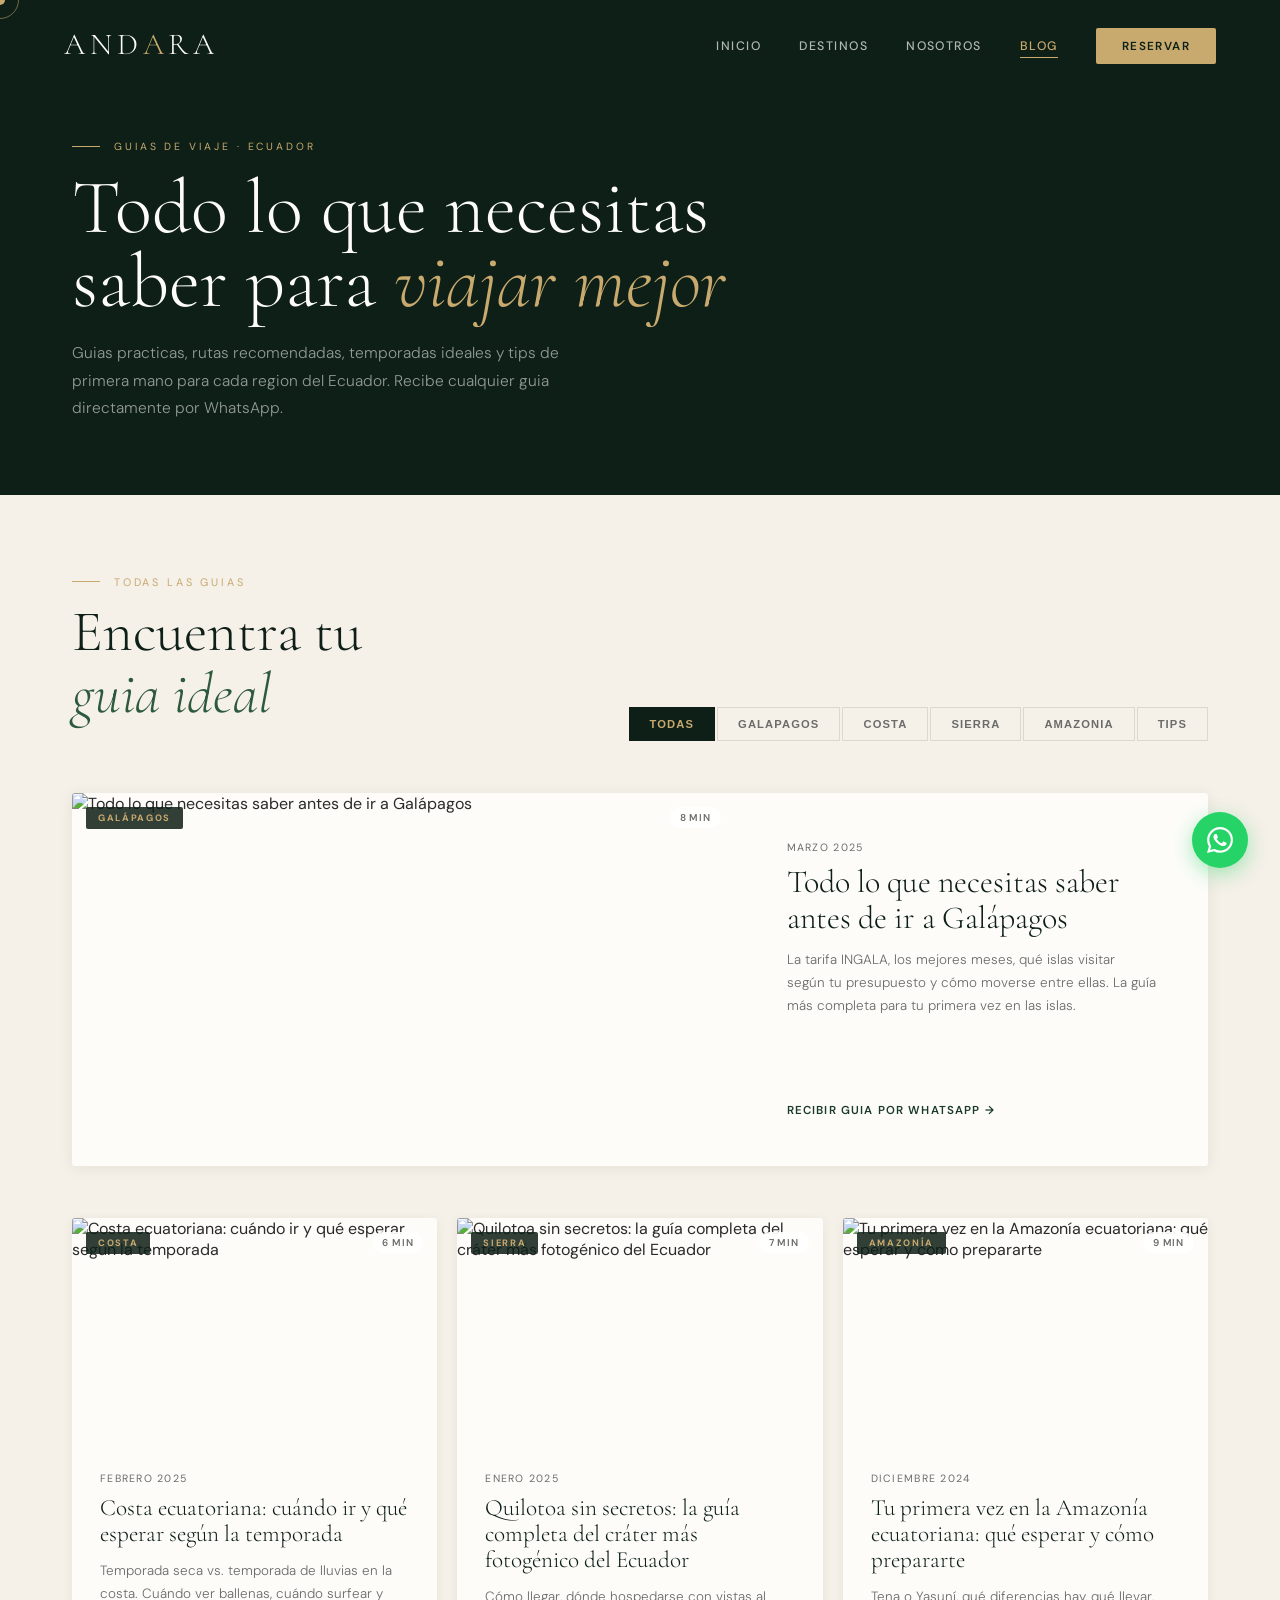
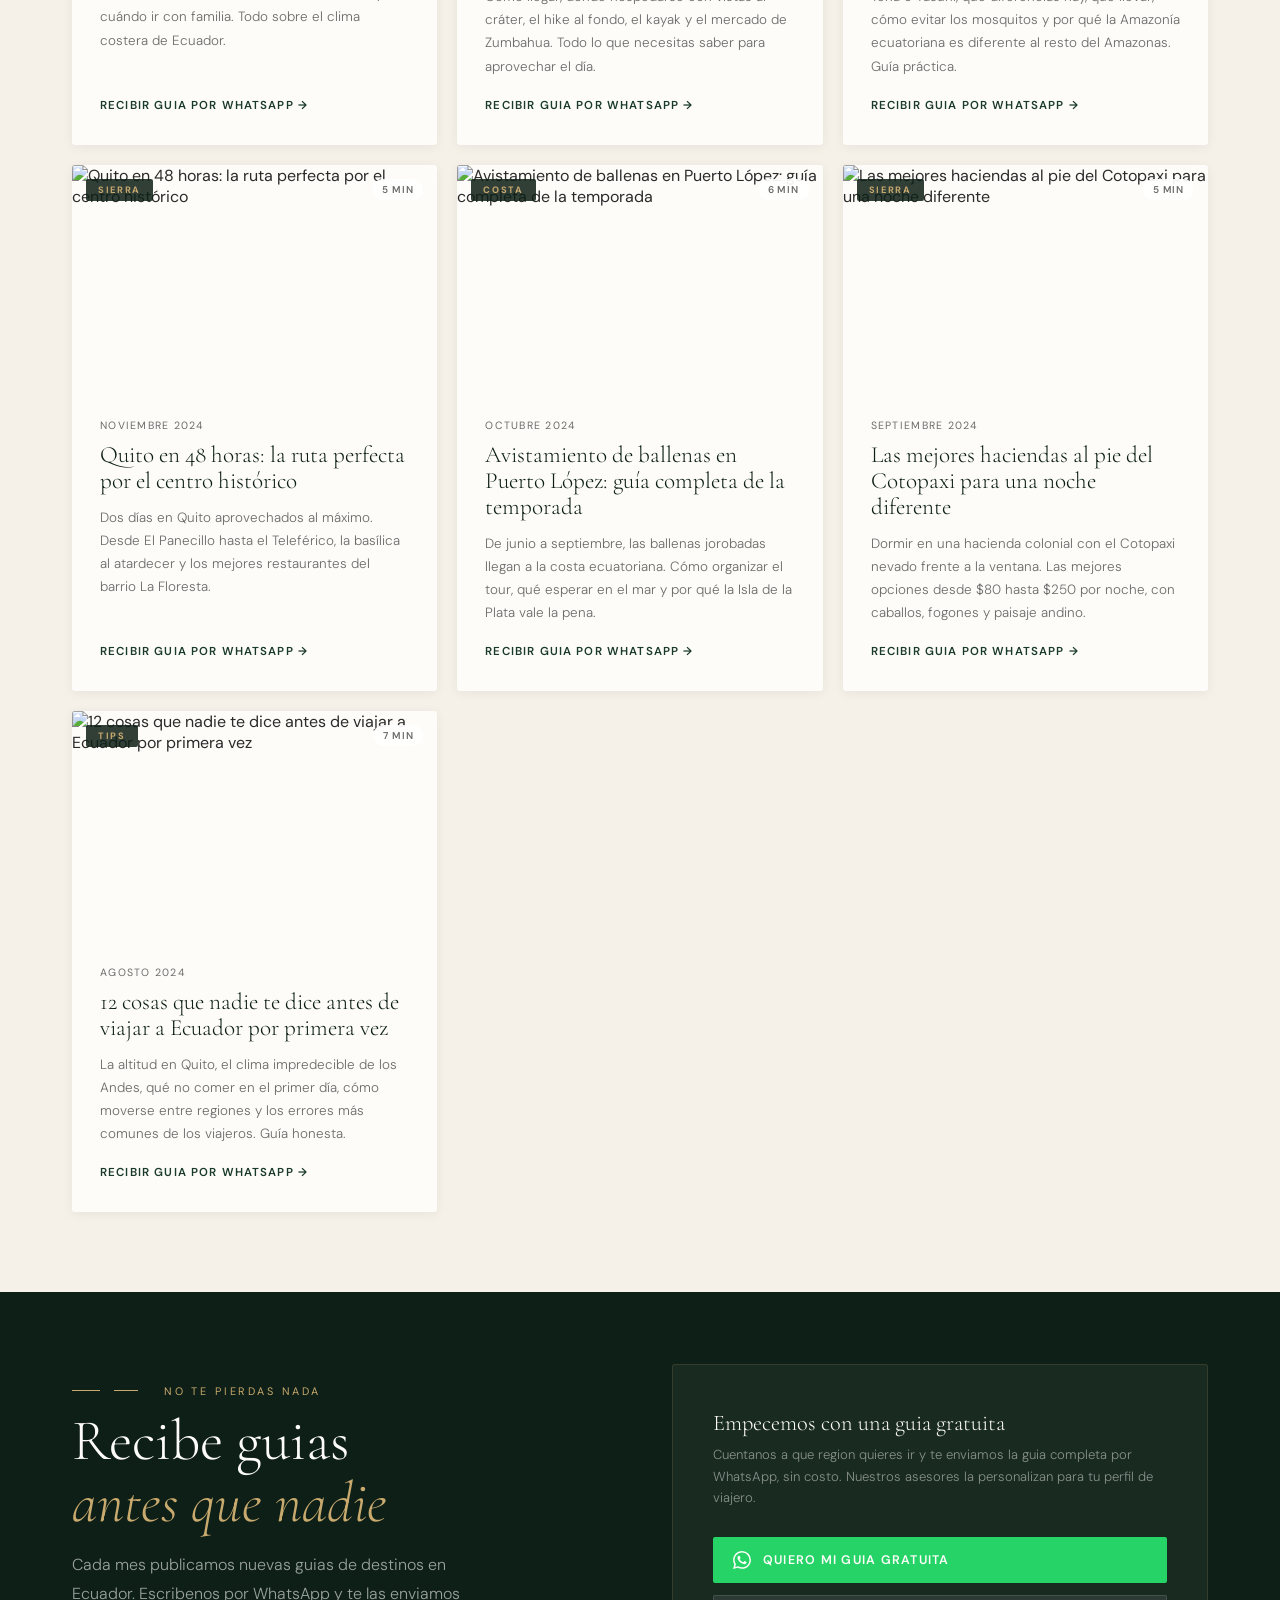
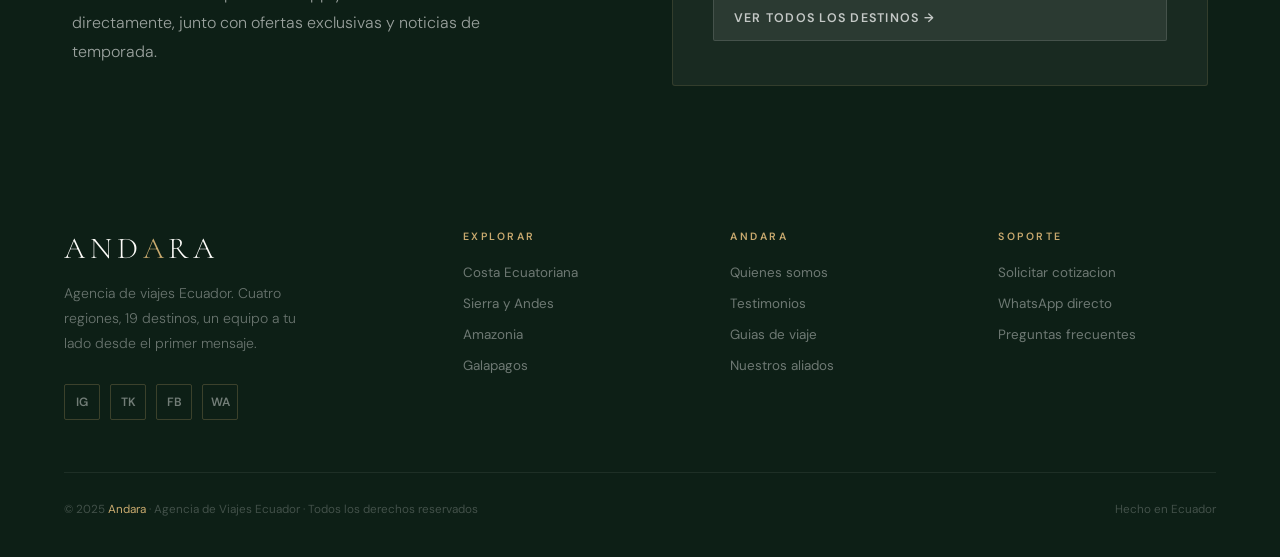
==== blog.html @ 502b8f76 "Add files via upload" ====
<!DOCTYPE html>
<html lang="es">
<head>
  <meta charset="UTF-8"><meta name="viewport" content="width=device-width, initial-scale=1.0">
  <title>Guias de Viaje Ecuador — Blog | Andara</title>
  <meta name="description" content="Guias de viaje Ecuador: Galapagos, Costa, Sierra y Amazonia. Tips, mejores epocas, que llevar y todo lo que necesitas saber antes de viajar.">
  <link rel="stylesheet" href="css/main.css">
  <style>
    .blog-hero{background:var(--green-dark);padding:140px 72px 72px;position:relative;overflow:hidden}
    .blog-hero::before{content:"";position:absolute;inset:0;background:url('https://images.unsplash.com/photo-1643302408853-a0171accc39b?auto=format&fit=crop&w=1920&q=55') center/cover no-repeat;opacity:.14}
    .blog-hero-inner{position:relative;z-index:1;max-width:680px}
    .bh-label{font-size:.65rem;letter-spacing:.28em;text-transform:uppercase;color:var(--gold);display:flex;align-items:center;gap:14px;margin-bottom:18px}
    .bh-label::before{content:"";width:28px;height:1px;background:var(--gold);flex-shrink:0}
    .bh-title{font-family:var(--font-display);font-size:clamp(3rem,6vw,5.5rem);font-weight:300;line-height:.97;color:var(--white);margin-bottom:20px}
    .bh-title em{font-style:italic;color:var(--gold)}
    .bh-sub{font-size:.97rem;line-height:1.78;font-weight:300;color:rgba(255,255,255,.55);max-width:520px}

    .blog-section{padding:80px 72px;background:var(--cream)}
    .blog-header{display:flex;justify-content:space-between;align-items:flex-end;margin-bottom:52px;gap:24px;flex-wrap:wrap}
    .cat-filter{display:flex;gap:2px;flex-wrap:wrap}
    .cf-btn{padding:10px 20px;font-size:.7rem;font-weight:600;letter-spacing:.1em;text-transform:uppercase;border:1px solid rgba(0,0,0,.1);background:none;color:var(--text-light);transition:all .3s}
    .cf-btn.active,.cf-btn:hover{background:var(--green-dark);color:var(--gold);border-color:var(--green-dark)}

    /* FEATURED */
    .art-featured-wrap{margin-bottom:52px}
    .art-card.featured{display:grid;grid-template-columns:1.4fr 1fr;background:var(--white);border-radius:3px;overflow:hidden;box-shadow:0 2px 16px rgba(13,31,22,.07);transition:transform .4s var(--ease),box-shadow .4s}
    .art-card.featured:hover{transform:translateY(-5px);box-shadow:0 20px 48px rgba(13,31,22,.12)}

    /* GRID */
    .art-grid{display:grid;grid-template-columns:repeat(3,1fr);gap:20px}
    .art-card{display:flex;flex-direction:column;background:var(--white);border-radius:3px;overflow:hidden;box-shadow:0 2px 12px rgba(13,31,22,.06);transition:transform .4s var(--ease),box-shadow .4s}
    .art-card:hover{transform:translateY(-5px);box-shadow:0 20px 48px rgba(13,31,22,.12)}

    .ai-img{position:relative;overflow:hidden;flex-shrink:0}
    .ai-img img{object-fit:cover;width:100%;height:100%;transition:transform .75s var(--ease);display:block}
    .art-card:hover .ai-img img{transform:scale(1.05)}
    .ai-cat{position:absolute;top:14px;left:14px;background:rgba(13,31,22,.85);color:var(--gold);font-size:.58rem;font-weight:700;letter-spacing:.18em;text-transform:uppercase;padding:5px 12px;border-radius:2px}
    .ai-read{position:absolute;top:14px;right:14px;background:rgba(255,255,255,.92);color:var(--text-light);font-size:.62rem;font-weight:600;letter-spacing:.08em;text-transform:uppercase;padding:4px 10px;border-radius:20px}
    .ai-body{padding:26px 28px 32px;flex:1;display:flex;flex-direction:column}
    .art-card.featured .ai-body{padding:48px 52px;justify-content:center}
    .ai-date{font-size:.66rem;letter-spacing:.12em;text-transform:uppercase;color:var(--text-light);margin-bottom:10px}
    .ai-title{font-family:var(--font-display);font-size:1.45rem;font-weight:300;color:var(--green-dark);line-height:1.12;margin-bottom:12px}
    .art-card.featured .ai-title{font-size:2rem}
    .ai-excerpt{font-size:.84rem;line-height:1.72;color:var(--text-light);font-weight:300;flex:1;margin-bottom:20px}
    .ai-cta{display:inline-flex;align-items:center;gap:8px;font-size:.72rem;font-weight:600;letter-spacing:.1em;text-transform:uppercase;color:var(--green);text-decoration:none;transition:gap .3s;margin-top:auto}
    .ai-cta:hover{gap:14px}

    /* WA CTA BAND */
    .wa-band{background:var(--green-dark);padding:72px;display:grid;grid-template-columns:1fr 1fr;gap:64px;align-items:center}
    .wa-band-text .section-label::before{background:var(--gold)}
    .wa-band-text p{font-size:1rem;line-height:1.82;color:rgba(255,255,255,.58);font-weight:300;margin-top:16px;max-width:440px}
    .wa-band-form{background:rgba(255,255,255,.05);border:1px solid rgba(200,169,110,.15);border-radius:3px;padding:44px 40px}
    .wbf-title{font-family:var(--font-display);font-size:1.4rem;font-weight:300;color:var(--white);margin-bottom:8px}
    .wbf-sub{font-size:.82rem;color:rgba(255,255,255,.48);font-weight:300;line-height:1.65;margin-bottom:28px}
    .wbf-btns{display:flex;flex-direction:column;gap:12px}
    .wbf-btn{display:flex;align-items:center;gap:12px;padding:14px 20px;border-radius:2px;text-decoration:none;font-size:.78rem;font-weight:600;letter-spacing:.1em;text-transform:uppercase;transition:all .3s}
    .wbf-btn-wa{background:#25D366;color:var(--white)}
    .wbf-btn-wa:hover{background:#1db954;transform:translateY(-2px)}
    .wbf-btn-dest{background:rgba(255,255,255,.08);color:rgba(255,255,255,.72);border:1px solid rgba(255,255,255,.12)}
    .wbf-btn-dest:hover{background:rgba(255,255,255,.14);color:var(--white)}

    @media(max-width:1100px){.blog-section{padding:72px 40px}.art-grid{grid-template-columns:1fr 1fr}.art-card.featured{grid-template-columns:1fr;display:flex;flex-direction:column}.wa-band{padding:56px 40px;grid-template-columns:1fr;gap:36px}}
    @media(max-width:768px){.blog-section{padding:56px 24px}.blog-hero{padding:110px 24px 56px}.art-grid{grid-template-columns:1fr}.blog-header{flex-direction:column;align-items:flex-start}.wa-band{padding:48px 24px}}
  </style>
</head>
<body data-page="blog">
  <div class="cursor" id="cur"></div><div class="cursor-ring" id="curRing"></div>
  <a class="wa-float" href="https://wa.me/593XXXXXXXXX?text=Hola%20Andara%2C%20quiero%20recibir%20guias%20de%20viaje" target="_blank" rel="noopener" aria-label="WhatsApp"><svg viewBox="0 0 24 24"><path d="M17.472 14.382c-.297-.149-1.758-.867-2.03-.967-.273-.099-.471-.148-.67.15-.197.297-.767.966-.94 1.164-.173.199-.347.223-.644.075-.297-.15-1.255-.463-2.39-1.475-.883-.788-1.48-1.761-1.653-2.059-.173-.297-.018-.458.13-.606.134-.133.298-.347.446-.52.149-.174.198-.298.298-.497.099-.198.05-.371-.025-.52-.075-.149-.669-1.612-.916-2.207-.242-.579-.487-.5-.669-.51-.173-.008-.371-.01-.57-.01-.198 0-.52.074-.792.372-.272.297-1.04 1.016-1.04 2.479 0 1.462 1.065 2.875 1.213 3.074.149.198 2.096 3.2 5.077 4.487.709.306 1.262.489 1.694.625.712.227 1.36.195 1.871.118.571-.085 1.758-.719 2.006-1.413.248-.694.248-1.289.173-1.413-.074-.124-.272-.198-.57-.347m-5.421 7.403h-.004a9.87 9.87 0 01-5.031-1.378l-.361-.214-3.741.982.998-3.648-.235-.374a9.86 9.86 0 01-1.51-5.26c.001-5.45 4.436-9.884 9.888-9.884 2.64 0 5.122 1.03 6.988 2.898a9.825 9.825 0 012.893 6.994c-.003 5.45-4.437 9.884-9.885 9.884m8.413-18.297A11.815 11.815 0 0012.05 0C5.495 0 .16 5.335.157 11.892c0 2.096.547 4.142 1.588 5.945L.057 24l6.305-1.654a11.882 11.882 0 005.683 1.448h.005c6.554 0 11.89-5.335 11.893-11.893a11.821 11.821 0 00-3.48-8.413z"/></svg></a>

  <nav class="site-nav scrolled" id="nav"><a class="nav-logo" href="index.html">And<span>a</span>ra</a>
    <ul class="nav-links">
      <li><a href="index.html" data-nav="inicio">Inicio</a></li>
      <li><a href="destinos.html" data-nav="destinos">Destinos</a></li>
      <li><a href="nosotros.html" data-nav="nosotros">Nosotros</a></li>
      <li><a href="blog.html" data-nav="blog">Blog</a></li>
      <li><a href="contacto.html" class="nav-reserve" data-nav="contacto">Reservar</a></li>
    </ul><button class="hamburger" id="hbg" aria-label="Menu"><span></span><span></span><span></span></button>
  </nav>
  <div class="mobile-menu" id="mm">
    <button class="close-menu" id="cls">&#x2715;</button>
    <a href="index.html">Inicio</a><a href="destinos.html">Destinos</a>
    <a href="nosotros.html">Nosotros</a><a href="blog.html">Blog</a>
    <a href="contacto.html" style="color:var(--gold)">Reservar</a>
  </div>

  <div class="blog-hero">
    <div class="blog-hero-inner">
      <div class="bh-label">Guias de viaje &#183; Ecuador</div>
      <h1 class="bh-title">Todo lo que necesitas<br>saber para <em>viajar mejor</em></h1>
      <p class="bh-sub">Guias practicas, rutas recomendadas, temporadas ideales y tips de primera mano para cada region del Ecuador. Recibe cualquier guia directamente por WhatsApp.</p>
    </div>
  </div>

  <section class="blog-section">
    <div class="blog-header reveal">
      <div>
        <div class="section-label">Todas las guias</div>
        <h2 class="section-title">Encuentra tu<br><em>guia ideal</em></h2>
      </div>
      <div class="cat-filter">
        <button class="cf-btn active" data-cat="all">Todas</button>
        <button class="cf-btn" data-cat="galapagos">Galapagos</button>
        <button class="cf-btn" data-cat="costa">Costa</button>
        <button class="cf-btn" data-cat="sierra">Sierra</button>
        <button class="cf-btn" data-cat="amazonia">Amazonia</button>
        <button class="cf-btn" data-cat="tips">Tips</button>
      </div>
    </div>

    <div class="art-featured-wrap">
      <div class="art-card featured reveal" data-cat="galapagos">
        <div class="ai-img" style="aspect-ratio:16/9">
          <img src="https://images.unsplash.com/photo-1706957614198-8d2e5f0ed6ea?auto=format&fit=crop&w=800&q=85" alt="Todo lo que necesitas saber antes de ir a Galápagos" loading="lazy" onerror="this.src='https://images.unsplash.com/photo-1643302408853-a0171accc39b?auto=format&fit=crop&w=800&q=85'">
          <span class="ai-cat">Galápagos</span>
          <span class="ai-read">8 min</span>
        </div>
        <div class="ai-body">
          <div class="ai-date">Marzo 2025</div>
          <h3 class="ai-title">Todo lo que necesitas saber antes de ir a Galápagos</h3>
          <p class="ai-excerpt">La tarifa INGALA, los mejores meses, qué islas visitar según tu presupuesto y cómo moverse entre ellas. La guía más completa para tu primera vez en las islas.</p>
          <a href="https://wa.me/593XXXXXXXXX?text=Hola%20Andara%2C%20quiero%20recibir%20la%20guia%20sobre%3A%20Todo%20lo%20que%20necesitas%20saber%20antes%20de%2" class="ai-cta" target="_blank" rel="noopener">Recibir guia por WhatsApp &#x2192;</a>
        </div>
      </div>
    </div>
    <div class="art-grid">
      <div class="art-card reveal" data-cat="costa">
        <div class="ai-img" style="aspect-ratio:16/10">
          <img src="https://images.unsplash.com/photo-1507525428034-b723cf961d3e?auto=format&fit=crop&w=800&q=85" alt="Costa ecuatoriana: cuándo ir y qué esperar según la temporada" loading="lazy" onerror="this.src='https://images.unsplash.com/photo-1643302408853-a0171accc39b?auto=format&fit=crop&w=800&q=85'">
          <span class="ai-cat">Costa</span>
          <span class="ai-read">6 min</span>
        </div>
        <div class="ai-body">
          <div class="ai-date">Febrero 2025</div>
          <h3 class="ai-title">Costa ecuatoriana: cuándo ir y qué esperar según la temporada</h3>
          <p class="ai-excerpt">Temporada seca vs. temporada de lluvias en la costa. Cuándo ver ballenas, cuándo surfear y cuándo ir con familia. Todo sobre el clima costera de Ecuador.</p>
          <a href="https://wa.me/593XXXXXXXXX?text=Hola%20Andara%2C%20quiero%20recibir%20la%20guia%20sobre%3A%20Costa%20ecuatoriana:%20cuándo%20ir%20y%20qué%20esp" class="ai-cta" target="_blank" rel="noopener">Recibir guia por WhatsApp &#x2192;</a>
        </div>
      </div>
      <div class="art-card reveal" data-cat="sierra">
        <div class="ai-img" style="aspect-ratio:16/10">
          <img src="https://images.unsplash.com/photo-1694206078595-460a3ec27772?auto=format&fit=crop&w=800&q=85" alt="Quilotoa sin secretos: la guía completa del cráter más fotogénico del Ecuador" loading="lazy" onerror="this.src='https://images.unsplash.com/photo-1643302408853-a0171accc39b?auto=format&fit=crop&w=800&q=85'">
          <span class="ai-cat">Sierra</span>
          <span class="ai-read">7 min</span>
        </div>
        <div class="ai-body">
          <div class="ai-date">Enero 2025</div>
          <h3 class="ai-title">Quilotoa sin secretos: la guía completa del cráter más fotogénico del Ecuador</h3>
          <p class="ai-excerpt">Cómo llegar, dónde hospedarse con vistas al cráter, el hike al fondo, el kayak y el mercado de Zumbahua. Todo lo que necesitas saber para aprovechar el día.</p>
          <a href="https://wa.me/593XXXXXXXXX?text=Hola%20Andara%2C%20quiero%20recibir%20la%20guia%20sobre%3A%20Quilotoa%20sin%20secretos:%20la%20guía%20completa%" class="ai-cta" target="_blank" rel="noopener">Recibir guia por WhatsApp &#x2192;</a>
        </div>
      </div>
      <div class="art-card reveal" data-cat="amazonia">
        <div class="ai-img" style="aspect-ratio:16/10">
          <img src="https://images.unsplash.com/photo-1591081658714-f576fb7ea3ed?auto=format&fit=crop&w=800&q=85" alt="Tu primera vez en la Amazonía ecuatoriana: qué esperar y cómo prepararte" loading="lazy" onerror="this.src='https://images.unsplash.com/photo-1643302408853-a0171accc39b?auto=format&fit=crop&w=800&q=85'">
          <span class="ai-cat">Amazonía</span>
          <span class="ai-read">9 min</span>
        </div>
        <div class="ai-body">
          <div class="ai-date">Diciembre 2024</div>
          <h3 class="ai-title">Tu primera vez en la Amazonía ecuatoriana: qué esperar y cómo prepararte</h3>
          <p class="ai-excerpt">Tena o Yasuní, qué diferencias hay, qué llevar, cómo evitar los mosquitos y por qué la Amazonía ecuatoriana es diferente al resto del Amazonas. Guía práctica.</p>
          <a href="https://wa.me/593XXXXXXXXX?text=Hola%20Andara%2C%20quiero%20recibir%20la%20guia%20sobre%3A%20Tu%20primera%20vez%20en%20la%20Amazonía%20ecuatori" class="ai-cta" target="_blank" rel="noopener">Recibir guia por WhatsApp &#x2192;</a>
        </div>
      </div>
      <div class="art-card reveal" data-cat="sierra">
        <div class="ai-img" style="aspect-ratio:16/10">
          <img src="https://images.unsplash.com/photo-1566352081904-cfa7024f5d6a?auto=format&fit=crop&w=800&q=85" alt="Quito en 48 horas: la ruta perfecta por el centro histórico" loading="lazy" onerror="this.src='https://images.unsplash.com/photo-1643302408853-a0171accc39b?auto=format&fit=crop&w=800&q=85'">
          <span class="ai-cat">Sierra</span>
          <span class="ai-read">5 min</span>
        </div>
        <div class="ai-body">
          <div class="ai-date">Noviembre 2024</div>
          <h3 class="ai-title">Quito en 48 horas: la ruta perfecta por el centro histórico</h3>
          <p class="ai-excerpt">Dos días en Quito aprovechados al máximo. Desde El Panecillo hasta el Teleférico, la basílica al atardecer y los mejores restaurantes del barrio La Floresta.</p>
          <a href="https://wa.me/593XXXXXXXXX?text=Hola%20Andara%2C%20quiero%20recibir%20la%20guia%20sobre%3A%20Quito%20en%2048%20horas:%20la%20ruta%20perfecta%20" class="ai-cta" target="_blank" rel="noopener">Recibir guia por WhatsApp &#x2192;</a>
        </div>
      </div>
      <div class="art-card reveal" data-cat="costa">
        <div class="ai-img" style="aspect-ratio:16/10">
          <img src="https://images.unsplash.com/photo-1544551763-46a013bb70d5?auto=format&fit=crop&w=800&q=85" alt="Avistamiento de ballenas en Puerto López: guía completa de la temporada" loading="lazy" onerror="this.src='https://images.unsplash.com/photo-1643302408853-a0171accc39b?auto=format&fit=crop&w=800&q=85'">
          <span class="ai-cat">Costa</span>
          <span class="ai-read">6 min</span>
        </div>
        <div class="ai-body">
          <div class="ai-date">Octubre 2024</div>
          <h3 class="ai-title">Avistamiento de ballenas en Puerto López: guía completa de la temporada</h3>
          <p class="ai-excerpt">De junio a septiembre, las ballenas jorobadas llegan a la costa ecuatoriana. Cómo organizar el tour, qué esperar en el mar y por qué la Isla de la Plata vale la pena.</p>
          <a href="https://wa.me/593XXXXXXXXX?text=Hola%20Andara%2C%20quiero%20recibir%20la%20guia%20sobre%3A%20Avistamiento%20de%20ballenas%20en%20Puerto%20López" class="ai-cta" target="_blank" rel="noopener">Recibir guia por WhatsApp &#x2192;</a>
        </div>
      </div>
      <div class="art-card reveal" data-cat="sierra">
        <div class="ai-img" style="aspect-ratio:16/10">
          <img src="https://images.unsplash.com/photo-1643302408853-a0171accc39b?auto=format&fit=crop&w=800&q=85" alt="Las mejores haciendas al pie del Cotopaxi para una noche diferente" loading="lazy" onerror="this.src='https://images.unsplash.com/photo-1643302408853-a0171accc39b?auto=format&fit=crop&w=800&q=85'">
          <span class="ai-cat">Sierra</span>
          <span class="ai-read">5 min</span>
        </div>
        <div class="ai-body">
          <div class="ai-date">Septiembre 2024</div>
          <h3 class="ai-title">Las mejores haciendas al pie del Cotopaxi para una noche diferente</h3>
          <p class="ai-excerpt">Dormir en una hacienda colonial con el Cotopaxi nevado frente a la ventana. Las mejores opciones desde $80 hasta $250 por noche, con caballos, fogones y paisaje andino.</p>
          <a href="https://wa.me/593XXXXXXXXX?text=Hola%20Andara%2C%20quiero%20recibir%20la%20guia%20sobre%3A%20Las%20mejores%20haciendas%20al%20pie%20del%20Cotop" class="ai-cta" target="_blank" rel="noopener">Recibir guia por WhatsApp &#x2192;</a>
        </div>
      </div>
      <div class="art-card reveal" data-cat="tips">
        <div class="ai-img" style="aspect-ratio:16/10">
          <img src="https://images.unsplash.com/photo-1610226977124-9fd2755d09f2?auto=format&fit=crop&w=800&q=85" alt="12 cosas que nadie te dice antes de viajar a Ecuador por primera vez" loading="lazy" onerror="this.src='https://images.unsplash.com/photo-1643302408853-a0171accc39b?auto=format&fit=crop&w=800&q=85'">
          <span class="ai-cat">Tips</span>
          <span class="ai-read">7 min</span>
        </div>
        <div class="ai-body">
          <div class="ai-date">Agosto 2024</div>
          <h3 class="ai-title">12 cosas que nadie te dice antes de viajar a Ecuador por primera vez</h3>
          <p class="ai-excerpt">La altitud en Quito, el clima impredecible de los Andes, qué no comer en el primer día, cómo moverse entre regiones y los errores más comunes de los viajeros. Guía honesta.</p>
          <a href="https://wa.me/593XXXXXXXXX?text=Hola%20Andara%2C%20quiero%20recibir%20la%20guia%20sobre%3A%2012%20cosas%20que%20nadie%20te%20dice%20antes%20de%" class="ai-cta" target="_blank" rel="noopener">Recibir guia por WhatsApp &#x2192;</a>
        </div>
      </div>
    </div>
  </section>

  <!-- WA CTA -->
  <div class="wa-band reveal">
    <div class="wa-band-text">
      <div class="section-label" style="color:var(--gold)"><span style="width:24px;height:1px;background:var(--gold);display:inline-block;margin-right:12px"></span>No te pierdas nada</div>
      <h2 class="section-title light">Recibe guias<br><em>antes que nadie</em></h2>
      <p>Cada mes publicamos nuevas guias de destinos en Ecuador. Escribenos por WhatsApp y te las enviamos directamente, junto con ofertas exclusivas y noticias de temporada.</p>
    </div>
    <div class="wa-band-form">
      <div class="wbf-title">Empecemos con una guia gratuita</div>
      <p class="wbf-sub">Cuentanos a que region quieres ir y te enviamos la guia completa por WhatsApp, sin costo. Nuestros asesores la personalizan para tu perfil de viajero.</p>
      <div class="wbf-btns">
        <a href="https://wa.me/593XXXXXXXXX?text=Hola%20Andara%2C%20quiero%20recibir%20guias%20de%20viaje%20de%20Ecuador" class="wbf-btn wbf-btn-wa" target="_blank" rel="noopener">
          <svg width="18" height="18" viewBox="0 0 24 24" fill="currentColor"><path d="M17.472 14.382c-.297-.149-1.758-.867-2.03-.967-.273-.099-.471-.148-.67.15-.197.297-.767.966-.94 1.164-.173.199-.347.223-.644.075-.297-.15-1.255-.463-2.39-1.475-.883-.788-1.48-1.761-1.653-2.059-.173-.297-.018-.458.13-.606.134-.133.298-.347.446-.52.149-.174.198-.298.298-.497.099-.198.05-.371-.025-.52-.075-.149-.669-1.612-.916-2.207-.242-.579-.487-.5-.669-.51-.173-.008-.371-.01-.57-.01-.198 0-.52.074-.792.372-.272.297-1.04 1.016-1.04 2.479 0 1.462 1.065 2.875 1.213 3.074.149.198 2.096 3.2 5.077 4.487.709.306 1.262.489 1.694.625.712.227 1.36.195 1.871.118.571-.085 1.758-.719 2.006-1.413.248-.694.248-1.289.173-1.413-.074-.124-.272-.198-.57-.347m-5.421 7.403h-.004a9.87 9.87 0 01-5.031-1.378l-.361-.214-3.741.982.998-3.648-.235-.374a9.86 9.86 0 01-1.51-5.26c.001-5.45 4.436-9.884 9.888-9.884 2.64 0 5.122 1.03 6.988 2.898a9.825 9.825 0 012.893 6.994c-.003 5.45-4.437 9.884-9.885 9.884m8.413-18.297A11.815 11.815 0 0012.05 0C5.495 0 .16 5.335.157 11.892c0 2.096.547 4.142 1.588 5.945L.057 24l6.305-1.654a11.882 11.882 0 005.683 1.448h.005c6.554 0 11.89-5.335 11.893-11.893a11.821 11.821 0 00-3.48-8.413z"/></svg>
          Quiero mi guia gratuita
        </a>
        <a href="destinos.html" class="wbf-btn wbf-btn-dest">Ver todos los destinos &#x2192;</a>
      </div>
    </div>
  </div>

  <footer class="site-footer">
    <div class="footer-grid">
      <div class="footer-brand"><a class="nav-logo" href="index.html">And<span>a</span>ra</a><p class="footer-tagline">Agencia de viajes Ecuador. Cuatro regiones, 19 destinos, un equipo a tu lado desde el primer mensaje.</p><div class="footer-social"><a class="social-link" href="#">IG</a><a class="social-link" href="#">TK</a><a class="social-link" href="#">FB</a><a class="social-link" href="https://wa.me/593XXXXXXXXX">WA</a></div></div>
      <div><div class="footer-col-title">Explorar</div><ul class="footer-links"><li><a href="destinos.html#costa">Costa Ecuatoriana</a></li><li><a href="destinos.html#sierra">Sierra y Andes</a></li><li><a href="destinos.html#amazonia">Amazonia</a></li><li><a href="destinos.html#galapagos">Galapagos</a></li></ul></div>
      <div><div class="footer-col-title">Andara</div><ul class="footer-links"><li><a href="nosotros.html">Quienes somos</a></li><li><a href="testimonios.html">Testimonios</a></li><li><a href="blog.html">Guias de viaje</a></li><li><a href="nosotros.html">Nuestros aliados</a></li></ul></div>
      <div><div class="footer-col-title">Soporte</div><ul class="footer-links"><li><a href="contacto.html">Solicitar cotizacion</a></li><li><a href="https://wa.me/593XXXXXXXXX">WhatsApp directo</a></li><li><a href="contacto.html">Preguntas frecuentes</a></li></ul></div>
    </div>
    <div class="footer-bottom"><p class="footer-copy">&#169; 2025 <span>Andara</span> &#183; Agencia de Viajes Ecuador &#183; Todos los derechos reservados</p><p class="footer-copy">Hecho en Ecuador</p></div>
  </footer>
  <script>    const c=document.getElementById('cur'),r=document.getElementById('curRing');
    let mx=0,my=0,rx=0,ry=0;
    document.addEventListener('mousemove',e=>{mx=e.clientX;my=e.clientY;c.style.left=mx+'px';c.style.top=my+'px';});
    (function l(){rx+=(mx-rx)*.12;ry+=(my-ry)*.12;r.style.left=rx+'px';r.style.top=ry+'px';requestAnimationFrame(l);})();
    document.querySelectorAll('a,button').forEach(el=>{el.addEventListener('mouseenter',()=>{c.style.transform='translate(-50%,-50%) scale(2.2)';r.style.opacity='.2';});el.addEventListener('mouseleave',()=>{c.style.transform='translate(-50%,-50%) scale(1)';r.style.opacity='.55';});});
    document.querySelectorAll('[data-nav]').forEach(a=>{if(a.dataset.nav===document.body.dataset.page)a.classList.add('active');});
    window.addEventListener('scroll',()=>document.getElementById('nav').classList.toggle('scrolled',scrollY>60),{passive:true});
    document.getElementById('hbg').addEventListener('click',()=>document.getElementById('mm').classList.add('open'));
    document.getElementById('cls').addEventListener('click',()=>document.getElementById('mm').classList.remove('open'));
    const ro=new IntersectionObserver(es=>es.forEach(e=>{if(e.isIntersecting)e.target.classList.add('visible');}),{threshold:.07});
    document.querySelectorAll('.reveal').forEach(el=>ro.observe(el));
    // Category filter
    document.querySelectorAll('.cf-btn').forEach(btn=>{
      btn.addEventListener('click',()=>{
        document.querySelectorAll('.cf-btn').forEach(b=>b.classList.remove('active'));
        btn.classList.add('active');
        const f=btn.dataset.cat;
        document.querySelectorAll('.art-card').forEach(c=>{c.style.display=(f==='all'||c.dataset.cat===f)?'flex':'none';});
      });
    });</script>
</body>
</html>
---- css/main.css ----
/* =============================================
   ANDARA — SISTEMA DE DISEÑO COMPARTIDO v2.0
   Todos los estilos base y componentes reutilizables
============================================= */

@import url('https://fonts.googleapis.com/css2?family=Cormorant+Garamond:ital,wght@0,300;0,400;0,600;1,300;1,400&family=DM+Sans:opsz,wght@9..40,300;9..40,400;9..40,500;9..40,600&display=swap');

/* ─── VARIABLES ─── */
:root {
  --green-dark:  #0d1f16;
  --green:       #1a3a2a;
  --green-mid:   #2d5a3d;
  --green-light: #4a7c5f;
  --gold:        #c8a96e;
  --gold-light:  #e8d5a3;
  --cream:       #f5f0e8;
  --cream-dark:  #ede5d5;
  --white:       #fdfcf9;
  --text:        #2a2a2a;
  --text-light:  #6b6b6b;
  --font-display: 'Cormorant Garamond', Georgia, serif;
  --font-body:    'DM Sans', sans-serif;
  --ease:     cubic-bezier(0.4, 0, 0.2, 1);
  --ease-out: cubic-bezier(0, 0, 0.2, 1);
}

/* ─── RESET ─── */
*, *::before, *::after { box-sizing: border-box; margin: 0; padding: 0; }
html { scroll-behavior: smooth; font-size: 16px; }
body { font-family: var(--font-body); background: var(--cream); color: var(--text); overflow-x: hidden; cursor: none; }
img { display: block; width: 100%; height: 100%; object-fit: cover; }
a, button { cursor: none; }

/* ─── CURSOR ─── */
.cursor {
  position: fixed; width: 10px; height: 10px;
  background: var(--gold); border-radius: 50%;
  pointer-events: none; z-index: 9999;
  transition: transform .15s var(--ease), background .3s;
  transform: translate(-50%,-50%);
}
.cursor-ring {
  position: fixed; width: 38px; height: 38px;
  border: 1.5px solid var(--gold); border-radius: 50%;
  pointer-events: none; z-index: 9998;
  transition: transform .4s var(--ease), opacity .3s;
  transform: translate(-50%,-50%); opacity: .55;
}

/* ─── NAVIGATION ─── */
.site-nav {
  position: fixed; top: 0; left: 0; right: 0; z-index: 1000;
  display: flex; align-items: center; justify-content: space-between;
  padding: 26px 64px;
  transition: all .4s var(--ease);
}
.site-nav.scrolled {
  padding: 14px 64px;
  background: rgba(13,31,22,.96);
  backdrop-filter: blur(20px);
  -webkit-backdrop-filter: blur(20px);
}
.nav-logo {
  font-family: var(--font-display); font-size: 1.9rem; font-weight: 300;
  color: var(--white); letter-spacing: .16em;
  text-decoration: none; text-transform: uppercase; flex-shrink: 0;
}
.nav-logo span { color: var(--gold); }
.nav-links { display: flex; gap: 38px; list-style: none; }
.nav-links a {
  font-size: .77rem; font-weight: 500; letter-spacing: .12em;
  text-transform: uppercase; color: rgba(255,255,255,.68);
  text-decoration: none; transition: color .3s; position: relative;
}
.nav-links a::after {
  content: ''; position: absolute; bottom: -4px; left: 0;
  width: 0; height: 1px; background: var(--gold);
  transition: width .3s var(--ease);
}
.nav-links a:hover,
.nav-links a.active { color: var(--gold); }
.nav-links a:hover::after,
.nav-links a.active::after { width: 100%; }
.nav-cta.active::after { display: none; }
.nav-reserve {
  font-size: .73rem !important; font-weight: 600 !important;
  color: var(--green-dark) !important;
  background: var(--gold); padding: 10px 26px;
  border-radius: 2px; text-decoration: none;
  transition: background .3s !important;
}
.nav-reserve::after { display: none !important; }
.nav-reserve:hover { background: var(--gold-light); color: var(--green-dark) !important; }
.nav-reserve.active { color: var(--green-dark) !important; }
.hamburger {
  display: none; flex-direction: column; gap: 5px;
  background: none; border: none; padding: 6px;
}
.hamburger span { display: block; width: 24px; height: 1.5px; background: var(--white); transition: all .3s; }
.mobile-menu {
  display: none; position: fixed; inset: 0;
  background: rgba(13,31,22,.98);
  flex-direction: column; align-items: center; justify-content: center;
  gap: 36px; z-index: 999;
}
.mobile-menu.open { display: flex; }
.mobile-menu a {
  font-family: var(--font-display); font-size: 2.2rem; font-weight: 300;
  color: var(--white); text-decoration: none; letter-spacing: .1em;
  transition: color .3s;
}
.mobile-menu a:hover { color: var(--gold); }
.mobile-menu .close-menu {
  position: absolute; top: 28px; right: 28px;
  background: none; border: none; color: var(--gold);
  font-size: 1.8rem; line-height: 1;
}

/* ─── FOOTER ─── */
.site-footer { background: var(--green-dark); padding: 72px 64px 40px; }
.footer-grid {
  display: grid; grid-template-columns: 1.6fr 1fr 1fr 1fr;
  gap: 50px; margin-bottom: 52px;
}
.footer-brand .nav-logo { display: block; margin-bottom: 14px; }
.footer-tagline {
  font-size: .875rem; line-height: 1.78;
  color: rgba(255,255,255,.38); font-weight: 300;
  max-width: 240px; margin-bottom: 28px;
}
.footer-social { display: flex; gap: 10px; }
.social-link {
  width: 36px; height: 36px;
  border: 1px solid rgba(200,169,110,.25); border-radius: 2px;
  display: flex; align-items: center; justify-content: center;
  color: rgba(255,255,255,.42); text-decoration: none;
  font-size: .75rem; font-weight: 600; transition: all .3s;
}
.social-link:hover { border-color: var(--gold); color: var(--gold); background: rgba(200,169,110,.1); }
.footer-col-title {
  font-size: .66rem; font-weight: 600; letter-spacing: .24em;
  text-transform: uppercase; color: var(--gold); margin-bottom: 18px;
}
.footer-links { list-style: none; display: flex; flex-direction: column; gap: 10px; }
.footer-links a { font-size: .84rem; color: rgba(255,255,255,.4); text-decoration: none; transition: color .3s; }
.footer-links a:hover { color: rgba(255,255,255,.88); }
.footer-bottom {
  border-top: 1px solid rgba(255,255,255,.07);
  padding-top: 28px; display: flex; justify-content: space-between; align-items: center; gap: 16px;
}
.footer-copy { font-size: .73rem; color: rgba(255,255,255,.22); }
.footer-copy span { color: var(--gold); }

/* ─── BUTTONS ─── */
.btn-primary {
  display: inline-flex; align-items: center; gap: 12px;
  font-size: .78rem; font-weight: 600; letter-spacing: .12em;
  text-transform: uppercase; color: var(--green-dark);
  background: var(--gold); padding: 16px 36px;
  text-decoration: none; border-radius: 2px;
  transition: all .3s var(--ease);
}
.btn-primary:hover { background: var(--gold-light); transform: translateY(-2px); }
.btn-secondary {
  display: inline-flex; align-items: center; gap: 10px;
  font-size: .78rem; font-weight: 500; letter-spacing: .1em;
  text-transform: uppercase; color: rgba(255,255,255,.72);
  text-decoration: none; transition: color .3s;
  background: none; border: none; padding: 0;
}
.btn-secondary svg { transition: transform .3s; }
.btn-secondary:hover { color: var(--gold); }
.btn-secondary:hover svg { transform: translateX(4px); }
.btn-outline-dark {
  display: inline-flex; align-items: center; gap: 10px;
  font-size: .78rem; font-weight: 600; letter-spacing: .12em;
  text-transform: uppercase; color: var(--green);
  border: 1.5px solid var(--green); padding: 14px 30px;
  text-decoration: none; border-radius: 2px;
  transition: all .3s var(--ease);
}
.btn-outline-dark:hover { background: var(--green); color: var(--white); }
.btn-wa {
  display: inline-flex; align-items: center; gap: 12px;
  font-size: .78rem; font-weight: 600; letter-spacing: .1em;
  text-transform: uppercase; color: var(--white);
  background: #25D366; padding: 16px 32px;
  text-decoration: none; border-radius: 2px;
  transition: all .3s var(--ease);
}
.btn-wa:hover { background: #1db954; transform: translateY(-2px); box-shadow: 0 10px 28px rgba(37,211,102,.32); }

/* ─── SECTION LABELS / TITLES ─── */
.section-label {
  font-size: .68rem; letter-spacing: .26em; text-transform: uppercase;
  color: var(--gold); margin-bottom: 12px;
  display: flex; align-items: center; gap: 14px;
}
.section-label::before { content: ''; width: 28px; height: 1px; background: var(--gold); flex-shrink: 0; }
.section-title {
  font-family: var(--font-display);
  font-size: clamp(2.2rem, 4.5vw, 3.8rem);
  font-weight: 300; line-height: 1.08; color: var(--green-dark); margin-bottom: 16px;
}
.section-title em { font-style: italic; color: var(--green-mid); }
.section-title.light { color: var(--white); }
.section-title.light em { color: var(--gold); }

/* ─── PAGE HERO BASE ─── */
.page-hero {
  position: relative; height: 56vh; min-height: 480px;
  display: flex; align-items: flex-end; overflow: hidden;
}
.page-hero-img {
  position: absolute; inset: 0;
}
.page-hero-img img { object-position: center; }
.page-hero-overlay {
  position: absolute; inset: 0;
  background: linear-gradient(180deg, rgba(13,31,22,.25) 0%, rgba(13,31,22,.78) 100%);
}
.page-hero-content {
  position: relative; z-index: 2;
  padding: 0 64px 64px;
}
.page-hero-content .section-label { color: var(--gold); }
.page-hero-content .section-label::before { background: var(--gold); }
.breadcrumb {
  font-size: .7rem; letter-spacing: .1em; color: rgba(255,255,255,.45);
  margin-bottom: 12px; display: flex; align-items: center; gap: 8px;
}
.breadcrumb a { color: rgba(255,255,255,.45); text-decoration: none; transition: color .3s; }
.breadcrumb a:hover { color: var(--gold); }

/* ─── REVEAL ANIMATION ─── */
.reveal {
  opacity: 0; transform: translateY(28px);
  transition: opacity .85s var(--ease-out), transform .85s var(--ease-out);
}
.reveal.visible { opacity: 1; transform: translateY(0); }
.reveal-d1 { transition-delay: .1s; }
.reveal-d2 { transition-delay: .22s; }
.reveal-d3 { transition-delay: .34s; }
.reveal-d4 { transition-delay: .46s; }

/* ─── WHATSAPP FLOAT ─── */
.wa-float {
  position: fixed; bottom: 32px; right: 32px;
  width: 56px; height: 56px; background: #25D366;
  border-radius: 50%; display: flex; align-items: center; justify-content: center;
  text-decoration: none; z-index: 500;
  box-shadow: 0 6px 20px rgba(37,211,102,.42);
  transition: all .3s var(--ease);
  animation: waPulse 3s ease-in-out infinite;
}
.wa-float:hover { transform: scale(1.1); }
.wa-float svg { width: 26px; height: 26px; fill: #fff; }
@keyframes waPulse {
  0%,100% { box-shadow: 0 6px 20px rgba(37,211,102,.42); }
  50% { box-shadow: 0 6px 32px rgba(37,211,102,.65), 0 0 0 10px rgba(37,211,102,.1); }
}

/* ─── IMAGE CARD (reusable) ─── */
.img-card {
  position: relative; overflow: hidden; border-radius: 3px;
}
.img-card img { transition: transform .75s var(--ease); }
.img-card:hover img { transform: scale(1.06); }

/* ─── FORM SHARED STYLES ─── */
.form-label {
  display: block; font-size: .67rem; font-weight: 600;
  letter-spacing: .15em; text-transform: uppercase;
  color: var(--text-light); margin-bottom: 8px;
}
.form-control {
  width: 100%; padding: 13px 17px;
  border: 1.5px solid rgba(0,0,0,.09); border-radius: 2px;
  font-family: var(--font-body); font-size: .9rem; color: var(--text);
  background: var(--cream); transition: border-color .3s, box-shadow .3s;
  outline: none; -webkit-appearance: none; appearance: none;
}
.form-control:focus { border-color: var(--green-mid); box-shadow: 0 0 0 3px rgba(45,90,61,.1); }
textarea.form-control { resize: vertical; min-height: 110px; }

/* ─── DIVIDER ─── */
.divider {
  width: 100%; height: 1px; background: rgba(0,0,0,.07);
}

/* ─── SECTION PADDING ─── */
.section-pad { padding: 110px 64px; }
.section-pad-sm { padding: 72px 64px; }

/* ─── RESPONSIVE ─── */
@media (max-width: 1024px) {
  .section-pad, .section-pad-sm { padding-left: 40px; padding-right: 40px; }
  .site-nav { padding-left: 40px; padding-right: 40px; }
  .site-nav.scrolled { padding-left: 40px; padding-right: 40px; }
  .page-hero-content { padding: 0 40px 52px; }
  .site-footer { padding: 60px 40px 36px; }
  .footer-grid { grid-template-columns: 1fr 1fr; gap: 40px; }
}
@media (max-width: 768px) {
  .section-pad, .section-pad-sm { padding: 72px 24px; }
  .section-pad-sm { padding: 56px 24px; }
  .site-nav { padding: 18px 24px; }
  .site-nav.scrolled { padding: 14px 24px; }
  .nav-links { display: none; }
  .hamburger { display: flex; }
  .page-hero { height: 48vh; min-height: 380px; }
  .page-hero-content { padding: 0 24px 40px; }
  .site-footer { padding: 52px 24px 32px; }
  .footer-grid { grid-template-columns: 1fr; gap: 32px; }
  .footer-bottom { flex-direction: column; text-align: center; }
  body { cursor: auto; }
  .cursor, .cursor-ring { display: none; }
}
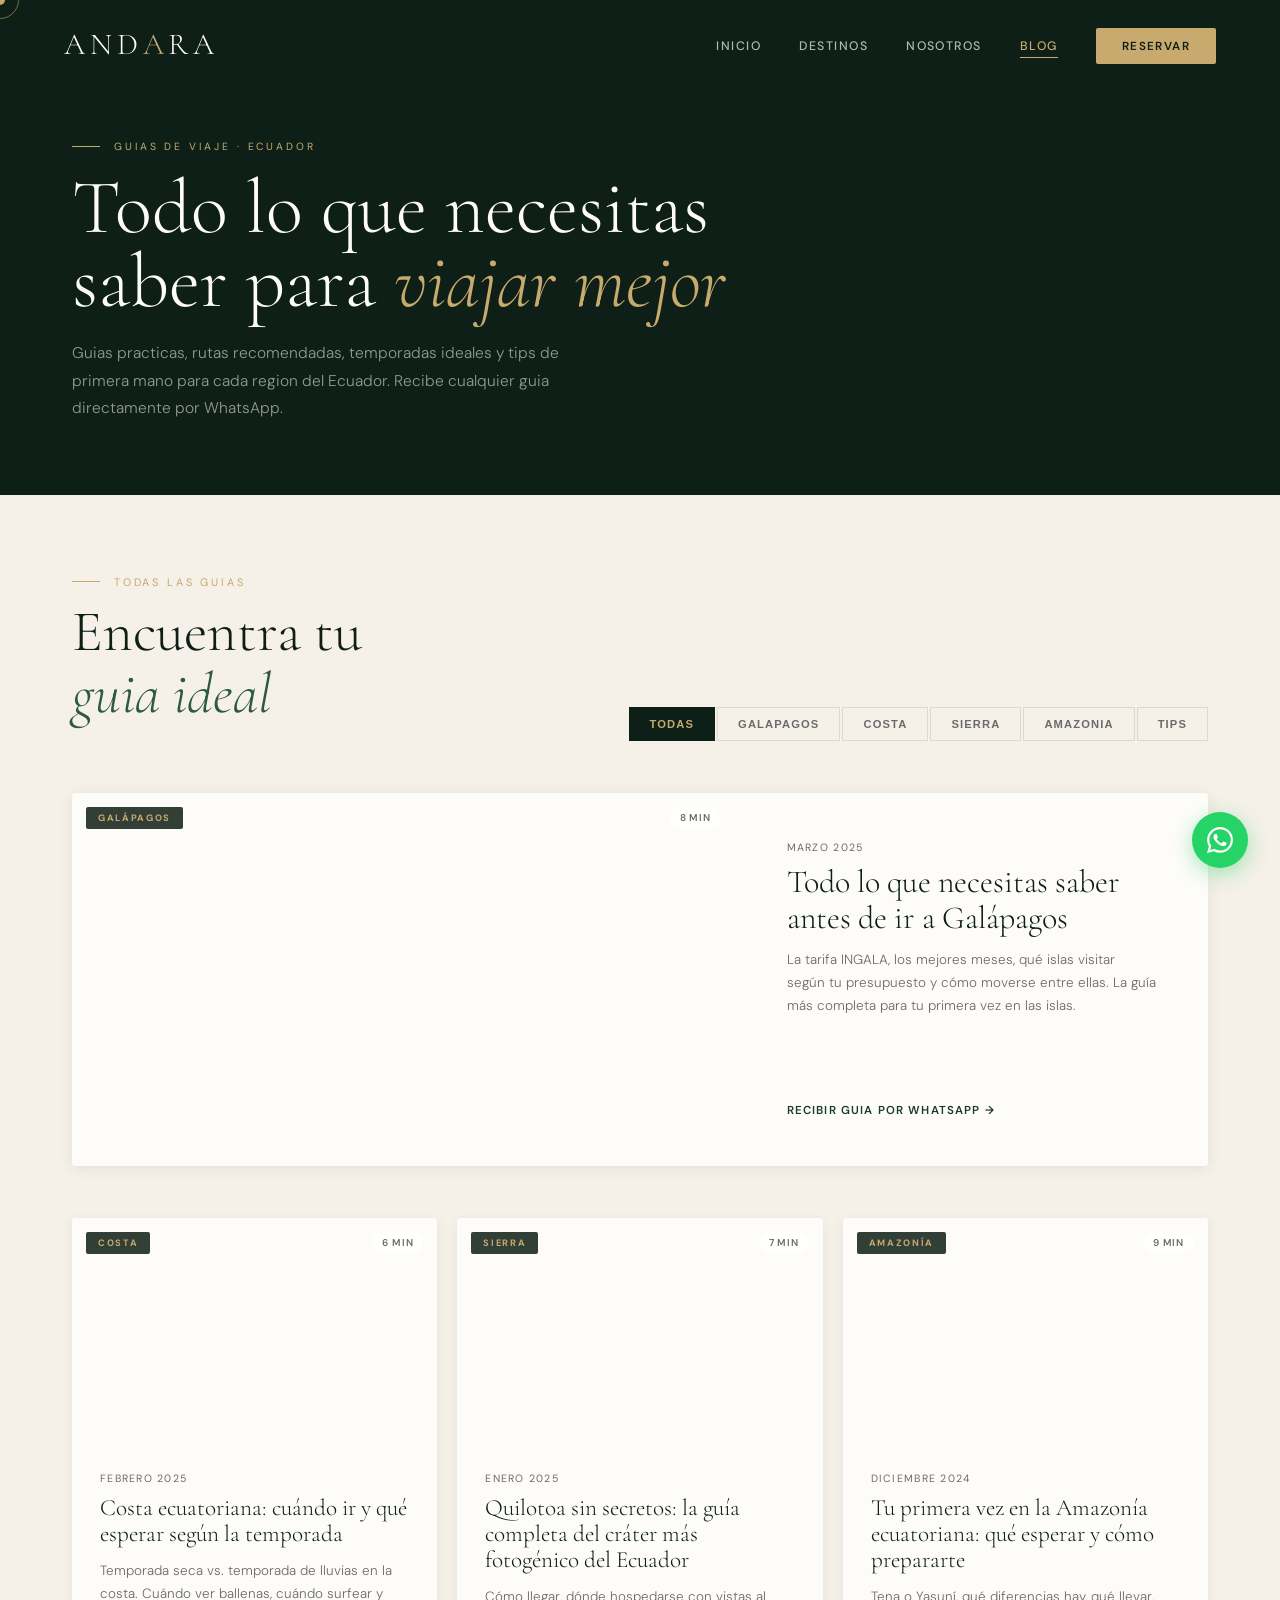
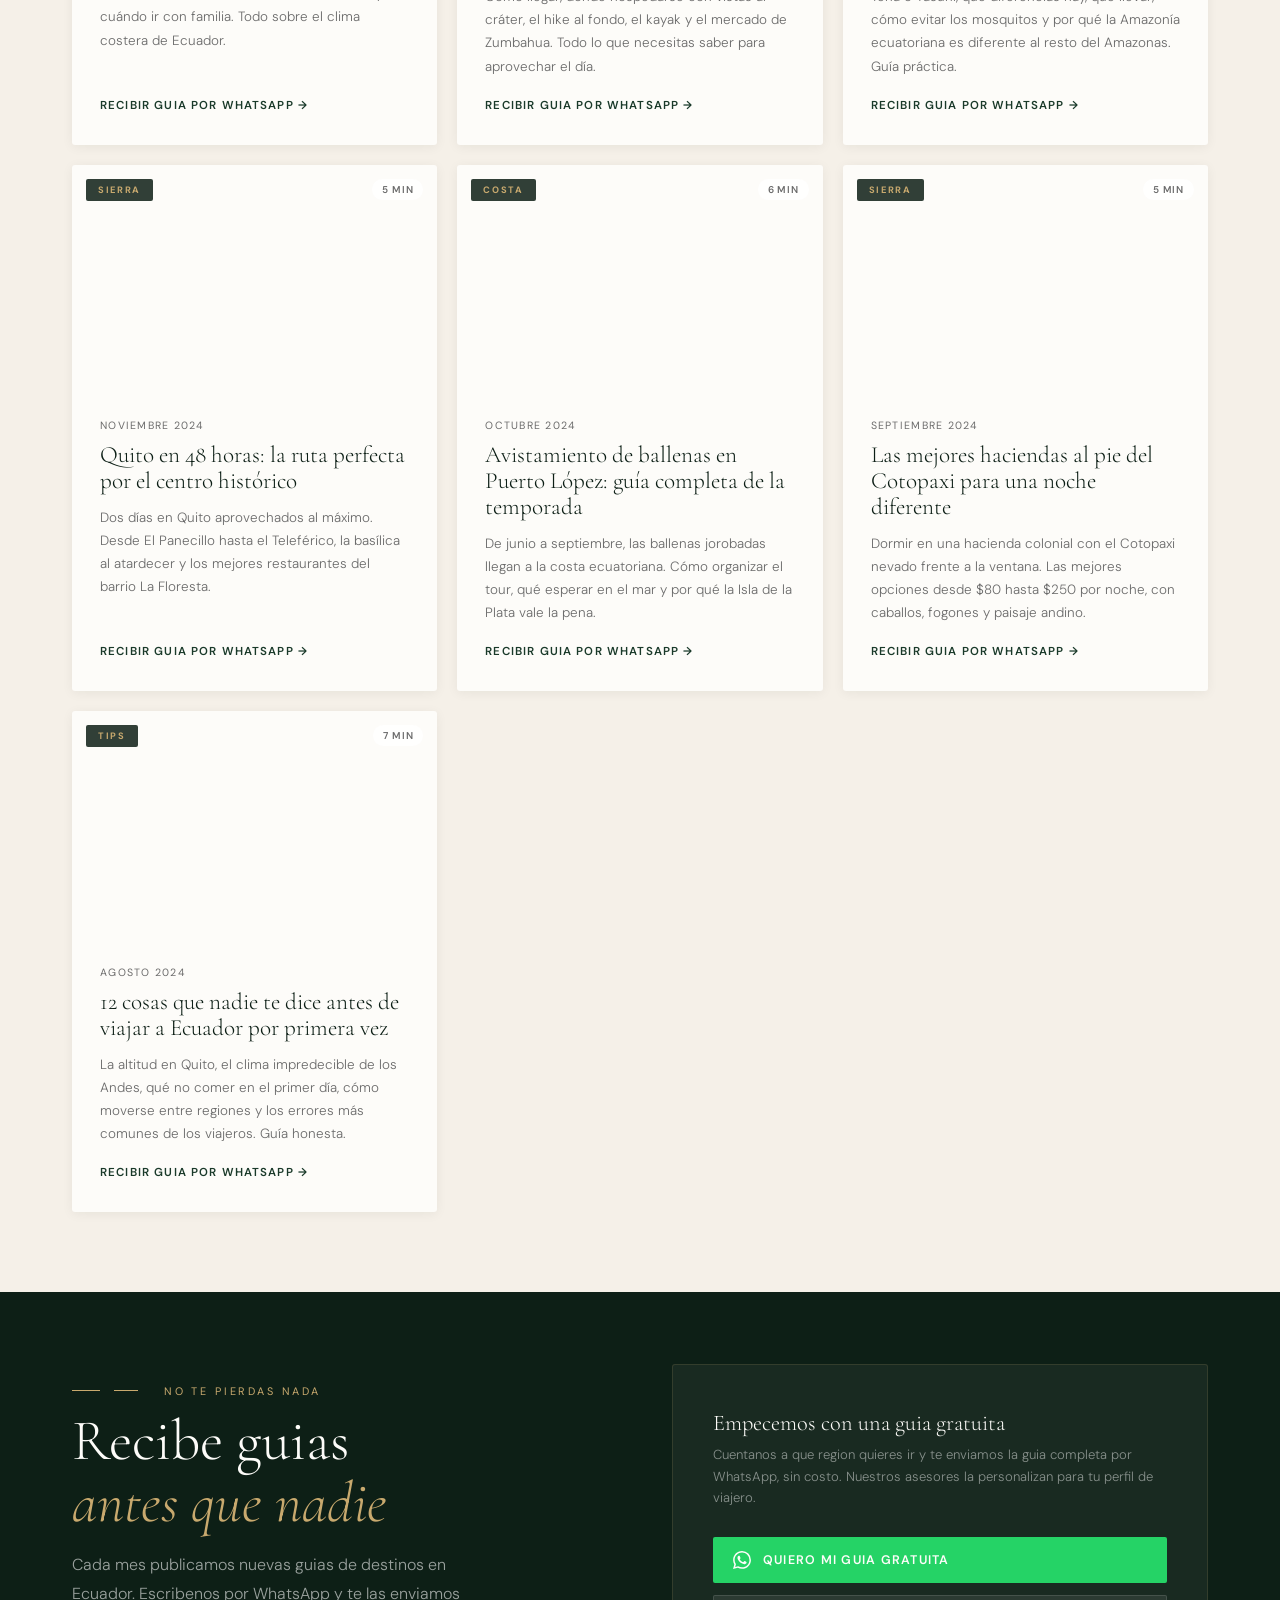
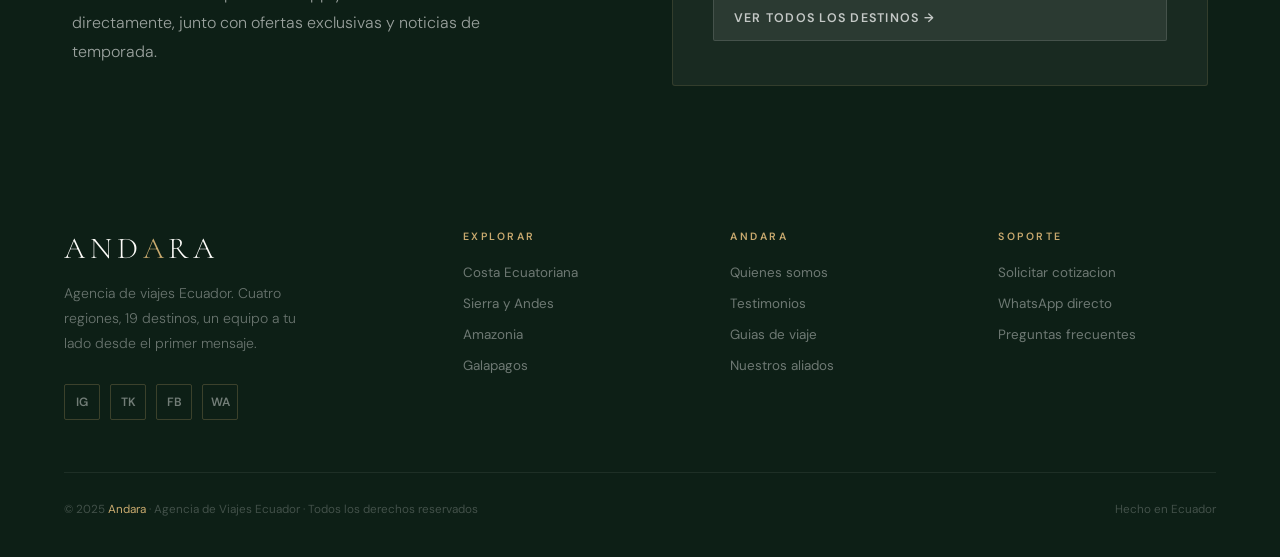
==== commit 3efe9875: "Add files via upload con GA4" ====
--- a/blog.html
+++ b/blog.html
@@ -62,6 +62,14 @@
     @media(max-width:1100px){.blog-section{padding:72px 40px}.art-grid{grid-template-columns:1fr 1fr}.art-card.featured{grid-template-columns:1fr;display:flex;flex-direction:column}.wa-band{padding:56px 40px;grid-template-columns:1fr;gap:36px}}
     @media(max-width:768px){.blog-section{padding:56px 24px}.blog-hero{padding:110px 24px 56px}.art-grid{grid-template-columns:1fr}.blog-header{flex-direction:column;align-items:flex-start}.wa-band{padding:48px 24px}}
   </style>
+<!-- Google tag (gtag.js) -->
+<script async src="https://www.googletagmanager.com/gtag/js?id=G-T6GSN4Z406"></script>
+<script>
+  window.dataLayer = window.dataLayer || [];
+  function gtag(){dataLayer.push(arguments);}
+  gtag('js', new Date());
+  gtag('config', 'G-T6GSN4Z406');
+</script>
 </head>
 <body data-page="blog">
   <div class="cursor" id="cur"></div><div class="cursor-ring" id="curRing"></div>
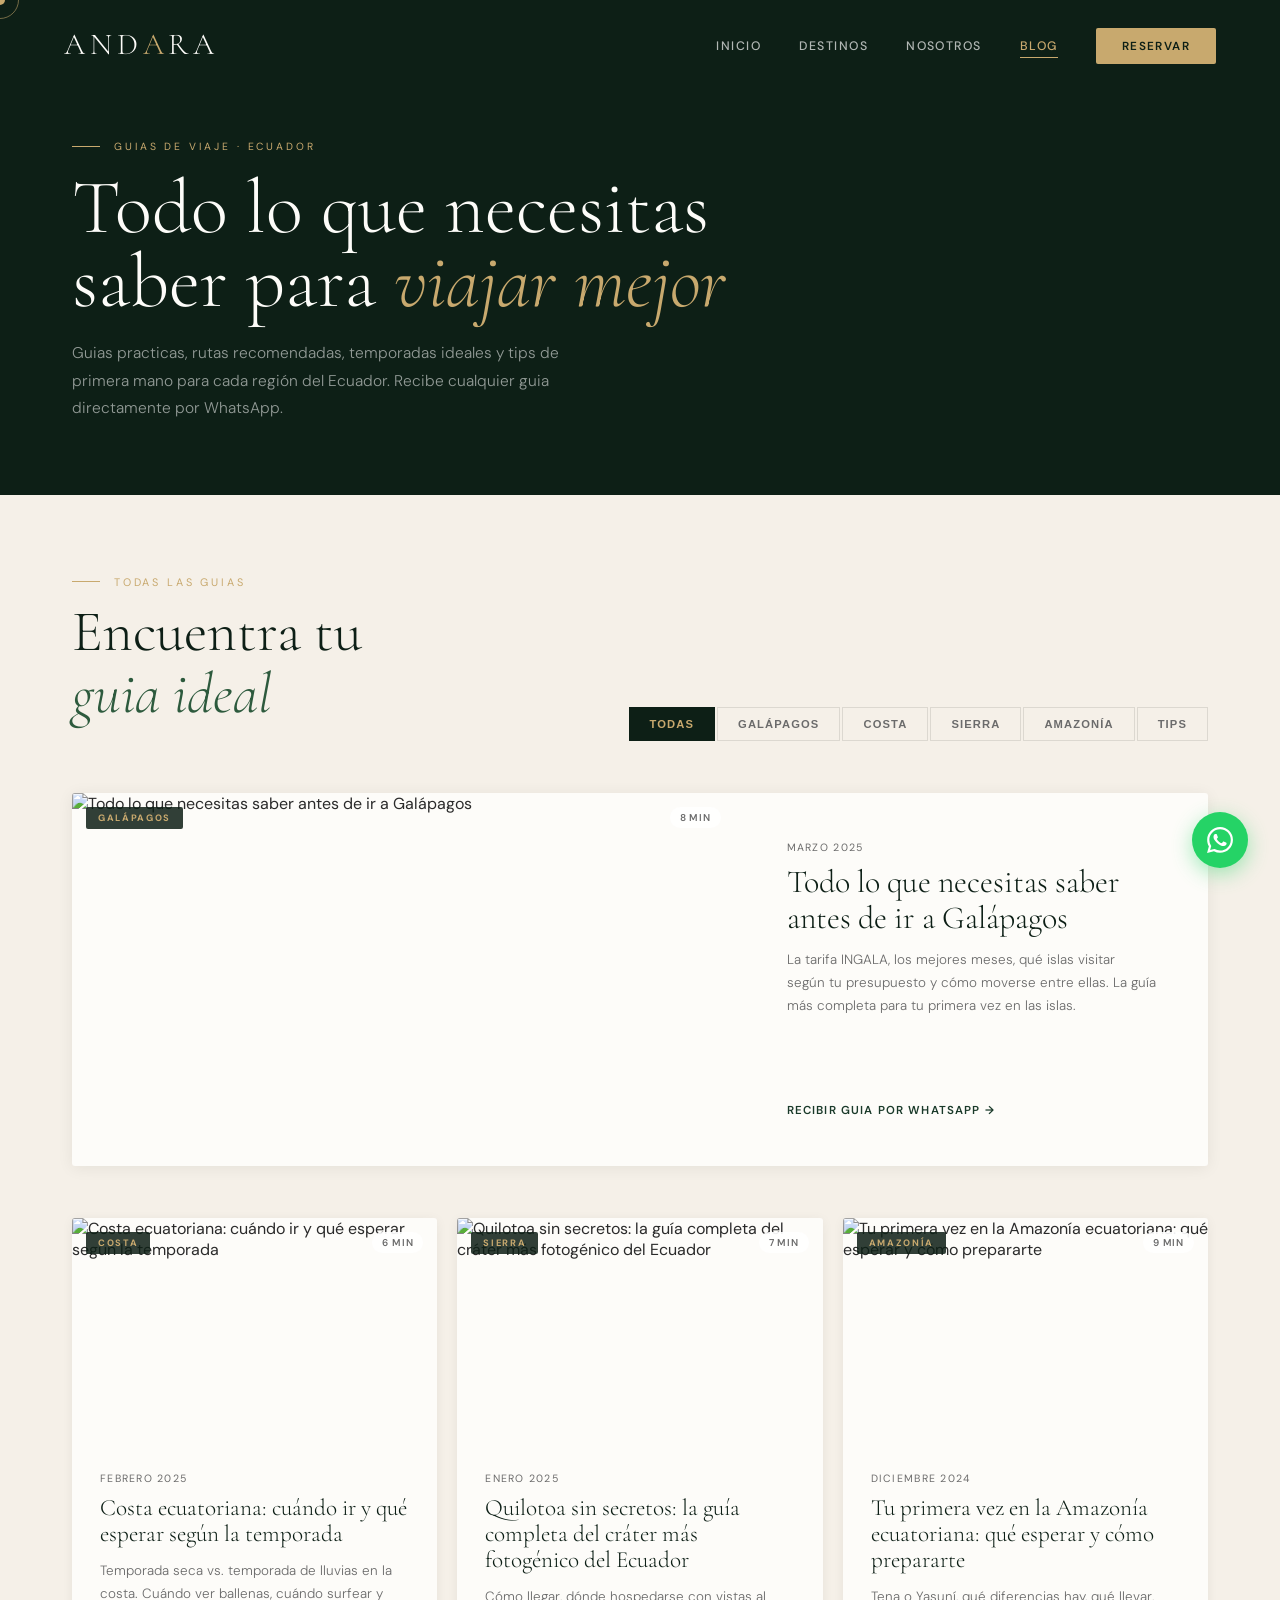
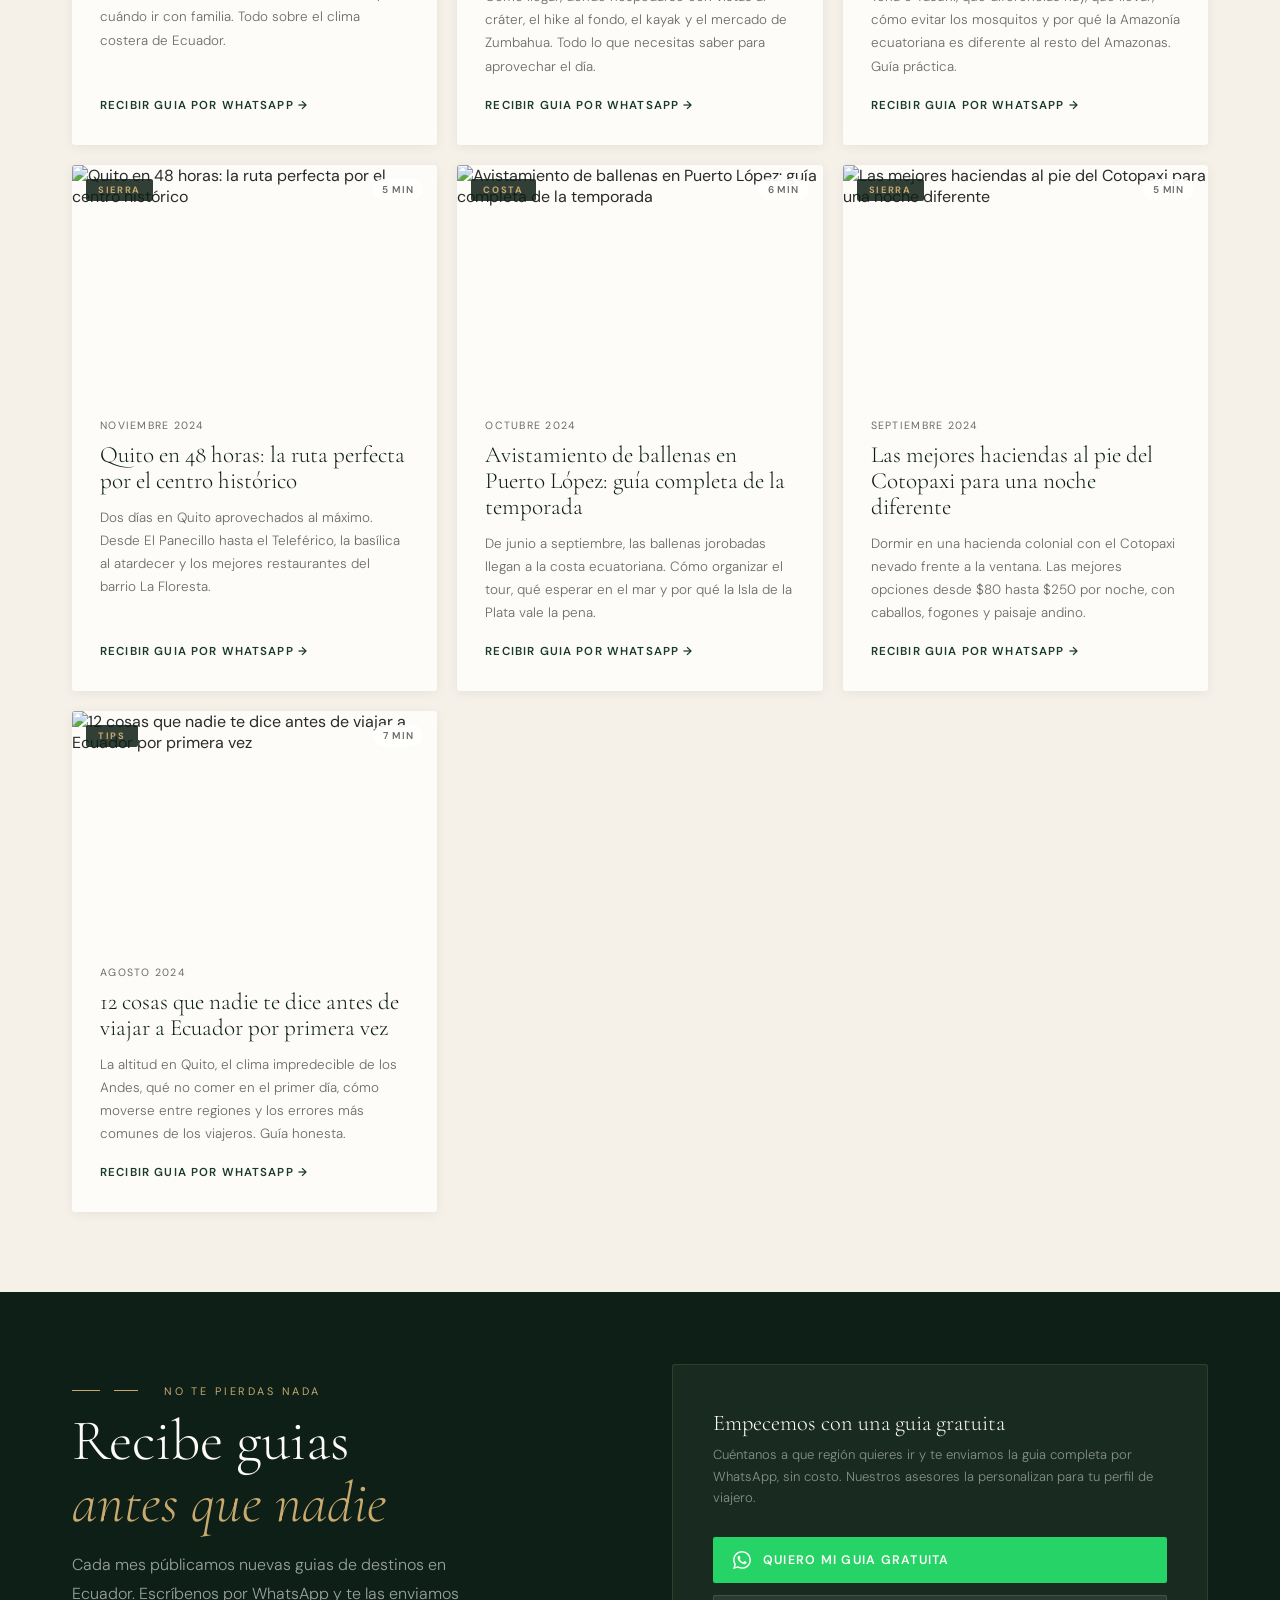
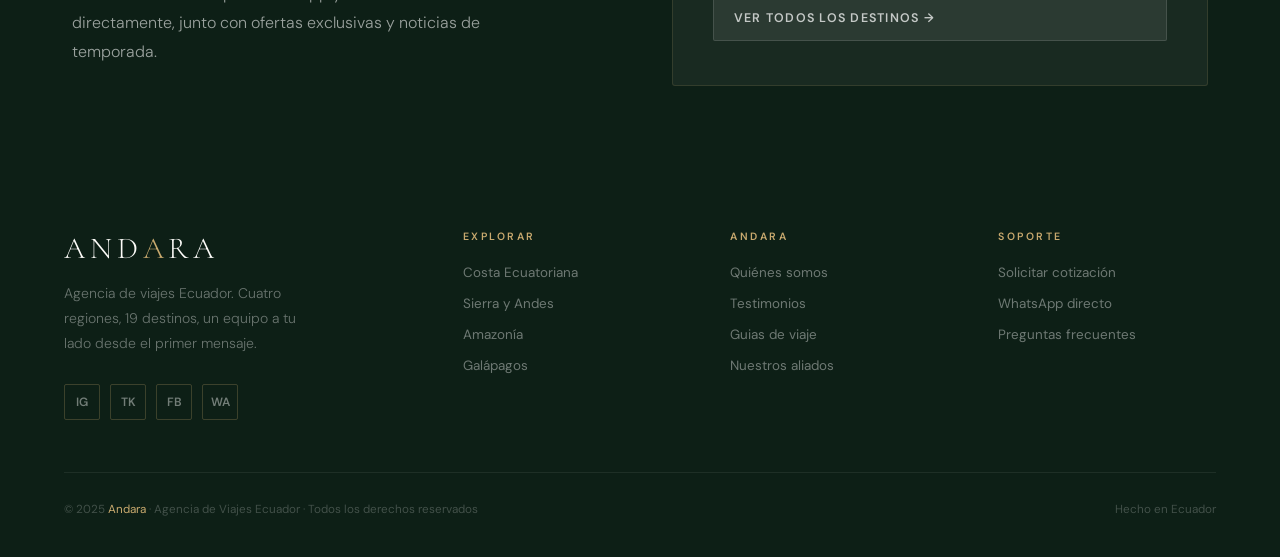
==== commit 50b429d0: "Add files via upload V1" ====
--- a/blog.html
+++ b/blog.html
@@ -3,7 +3,7 @@
 <head>
   <meta charset="UTF-8"><meta name="viewport" content="width=device-width, initial-scale=1.0">
   <title>Guias de Viaje Ecuador — Blog | Andara</title>
-  <meta name="description" content="Guias de viaje Ecuador: Galapagos, Costa, Sierra y Amazonia. Tips, mejores epocas, que llevar y todo lo que necesitas saber antes de viajar.">
+  <meta name="description" content="Guias de viaje Ecuador: Galápagos, Costa, Sierra y Amazonía. Tips, mejores epocas, que llevar y todo lo que necesitas saber antes de viajar.">
   <link rel="stylesheet" href="css/main.css">
   <style>
     .blog-hero{background:var(--green-dark);padding:140px 72px 72px;position:relative;overflow:hidden}
@@ -73,7 +73,7 @@
 </head>
 <body data-page="blog">
   <div class="cursor" id="cur"></div><div class="cursor-ring" id="curRing"></div>
-  <a class="wa-float" href="https://wa.me/593XXXXXXXXX?text=Hola%20Andara%2C%20quiero%20recibir%20guias%20de%20viaje" target="_blank" rel="noopener" aria-label="WhatsApp"><svg viewBox="0 0 24 24"><path d="M17.472 14.382c-.297-.149-1.758-.867-2.03-.967-.273-.099-.471-.148-.67.15-.197.297-.767.966-.94 1.164-.173.199-.347.223-.644.075-.297-.15-1.255-.463-2.39-1.475-.883-.788-1.48-1.761-1.653-2.059-.173-.297-.018-.458.13-.606.134-.133.298-.347.446-.52.149-.174.198-.298.298-.497.099-.198.05-.371-.025-.52-.075-.149-.669-1.612-.916-2.207-.242-.579-.487-.5-.669-.51-.173-.008-.371-.01-.57-.01-.198 0-.52.074-.792.372-.272.297-1.04 1.016-1.04 2.479 0 1.462 1.065 2.875 1.213 3.074.149.198 2.096 3.2 5.077 4.487.709.306 1.262.489 1.694.625.712.227 1.36.195 1.871.118.571-.085 1.758-.719 2.006-1.413.248-.694.248-1.289.173-1.413-.074-.124-.272-.198-.57-.347m-5.421 7.403h-.004a9.87 9.87 0 01-5.031-1.378l-.361-.214-3.741.982.998-3.648-.235-.374a9.86 9.86 0 01-1.51-5.26c.001-5.45 4.436-9.884 9.888-9.884 2.64 0 5.122 1.03 6.988 2.898a9.825 9.825 0 012.893 6.994c-.003 5.45-4.437 9.884-9.885 9.884m8.413-18.297A11.815 11.815 0 0012.05 0C5.495 0 .16 5.335.157 11.892c0 2.096.547 4.142 1.588 5.945L.057 24l6.305-1.654a11.882 11.882 0 005.683 1.448h.005c6.554 0 11.89-5.335 11.893-11.893a11.821 11.821 0 00-3.48-8.413z"/></svg></a>
+  <a class="wa-float" href="https://wa.me/593960943582?text=Hola%20Andara%2C%20quiero%20recibir%20guias%20de%20viaje" target="_blank" rel="noopener" aria-label="WhatsApp"><svg viewBox="0 0 24 24"><path d="M17.472 14.382c-.297-.149-1.758-.867-2.03-.967-.273-.099-.471-.148-.67.15-.197.297-.767.966-.94 1.164-.173.199-.347.223-.644.075-.297-.15-1.255-.463-2.39-1.475-.883-.788-1.48-1.761-1.653-2.059-.173-.297-.018-.458.13-.606.134-.133.298-.347.446-.52.149-.174.198-.298.298-.497.099-.198.05-.371-.025-.52-.075-.149-.669-1.612-.916-2.207-.242-.579-.487-.5-.669-.51-.173-.008-.371-.01-.57-.01-.198 0-.52.074-.792.372-.272.297-1.04 1.016-1.04 2.479 0 1.462 1.065 2.875 1.213 3.074.149.198 2.096 3.2 5.077 4.487.709.306 1.262.489 1.694.625.712.227 1.36.195 1.871.118.571-.085 1.758-.719 2.006-1.413.248-.694.248-1.289.173-1.413-.074-.124-.272-.198-.57-.347m-5.421 7.403h-.004a9.87 9.87 0 01-5.031-1.378l-.361-.214-3.741.982.998-3.648-.235-.374a9.86 9.86 0 01-1.51-5.26c.001-5.45 4.436-9.884 9.888-9.884 2.64 0 5.122 1.03 6.988 2.898a9.825 9.825 0 012.893 6.994c-.003 5.45-4.437 9.884-9.885 9.884m8.413-18.297A11.815 11.815 0 0012.05 0C5.495 0 .16 5.335.157 11.892c0 2.096.547 4.142 1.588 5.945L.057 24l6.305-1.654a11.882 11.882 0 005.683 1.448h.005c6.554 0 11.89-5.335 11.893-11.893a11.821 11.821 0 00-3.48-8.413z"/></svg></a>
 
   <nav class="site-nav scrolled" id="nav"><a class="nav-logo" href="index.html">And<span>a</span>ra</a>
     <ul class="nav-links">
@@ -95,7 +95,7 @@
     <div class="blog-hero-inner">
       <div class="bh-label">Guias de viaje &#183; Ecuador</div>
       <h1 class="bh-title">Todo lo que necesitas<br>saber para <em>viajar mejor</em></h1>
-      <p class="bh-sub">Guias practicas, rutas recomendadas, temporadas ideales y tips de primera mano para cada region del Ecuador. Recibe cualquier guia directamente por WhatsApp.</p>
+      <p class="bh-sub">Guias practicas, rutas recomendadas, temporadas ideales y tips de primera mano para cada región del Ecuador. Recibe cualquier guia directamente por WhatsApp.</p>
     </div>
   </div>
 
@@ -107,10 +107,10 @@
       </div>
       <div class="cat-filter">
         <button class="cf-btn active" data-cat="all">Todas</button>
-        <button class="cf-btn" data-cat="galapagos">Galapagos</button>
+        <button class="cf-btn" data-cat="galapagos">Galápagos</button>
         <button class="cf-btn" data-cat="costa">Costa</button>
         <button class="cf-btn" data-cat="sierra">Sierra</button>
-        <button class="cf-btn" data-cat="amazonia">Amazonia</button>
+        <button class="cf-btn" data-cat="amazonia">Amazonía</button>
         <button class="cf-btn" data-cat="tips">Tips</button>
       </div>
     </div>
@@ -126,7 +126,7 @@
           <div class="ai-date">Marzo 2025</div>
           <h3 class="ai-title">Todo lo que necesitas saber antes de ir a Galápagos</h3>
           <p class="ai-excerpt">La tarifa INGALA, los mejores meses, qué islas visitar según tu presupuesto y cómo moverse entre ellas. La guía más completa para tu primera vez en las islas.</p>
-          <a href="https://wa.me/593XXXXXXXXX?text=Hola%20Andara%2C%20quiero%20recibir%20la%20guia%20sobre%3A%20Todo%20lo%20que%20necesitas%20saber%20antes%20de%2" class="ai-cta" target="_blank" rel="noopener">Recibir guia por WhatsApp &#x2192;</a>
+          <a href="https://wa.me/593960943582?text=Hola%20Andara%2C%20quiero%20recibir%20la%20guia%20sobre%3A%20Todo%20lo%20que%20necesitas%20saber%20antes%20de%2" class="ai-cta" target="_blank" rel="noopener">Recibir guia por WhatsApp &#x2192;</a>
         </div>
       </div>
     </div>
@@ -141,7 +141,7 @@
           <div class="ai-date">Febrero 2025</div>
           <h3 class="ai-title">Costa ecuatoriana: cuándo ir y qué esperar según la temporada</h3>
           <p class="ai-excerpt">Temporada seca vs. temporada de lluvias en la costa. Cuándo ver ballenas, cuándo surfear y cuándo ir con familia. Todo sobre el clima costera de Ecuador.</p>
-          <a href="https://wa.me/593XXXXXXXXX?text=Hola%20Andara%2C%20quiero%20recibir%20la%20guia%20sobre%3A%20Costa%20ecuatoriana:%20cuándo%20ir%20y%20qué%20esp" class="ai-cta" target="_blank" rel="noopener">Recibir guia por WhatsApp &#x2192;</a>
+          <a href="https://wa.me/593960943582?text=Hola%20Andara%2C%20quiero%20recibir%20la%20guia%20sobre%3A%20Costa%20ecuatoriana:%20cuándo%20ir%20y%20qué%20esp" class="ai-cta" target="_blank" rel="noopener">Recibir guia por WhatsApp &#x2192;</a>
         </div>
       </div>
       <div class="art-card reveal" data-cat="sierra">
@@ -154,7 +154,7 @@
           <div class="ai-date">Enero 2025</div>
           <h3 class="ai-title">Quilotoa sin secretos: la guía completa del cráter más fotogénico del Ecuador</h3>
           <p class="ai-excerpt">Cómo llegar, dónde hospedarse con vistas al cráter, el hike al fondo, el kayak y el mercado de Zumbahua. Todo lo que necesitas saber para aprovechar el día.</p>
-          <a href="https://wa.me/593XXXXXXXXX?text=Hola%20Andara%2C%20quiero%20recibir%20la%20guia%20sobre%3A%20Quilotoa%20sin%20secretos:%20la%20guía%20completa%" class="ai-cta" target="_blank" rel="noopener">Recibir guia por WhatsApp &#x2192;</a>
+          <a href="https://wa.me/593960943582?text=Hola%20Andara%2C%20quiero%20recibir%20la%20guia%20sobre%3A%20Quilotoa%20sin%20secretos:%20la%20guía%20completa%" class="ai-cta" target="_blank" rel="noopener">Recibir guia por WhatsApp &#x2192;</a>
         </div>
       </div>
       <div class="art-card reveal" data-cat="amazonia">
@@ -167,7 +167,7 @@
           <div class="ai-date">Diciembre 2024</div>
           <h3 class="ai-title">Tu primera vez en la Amazonía ecuatoriana: qué esperar y cómo prepararte</h3>
           <p class="ai-excerpt">Tena o Yasuní, qué diferencias hay, qué llevar, cómo evitar los mosquitos y por qué la Amazonía ecuatoriana es diferente al resto del Amazonas. Guía práctica.</p>
-          <a href="https://wa.me/593XXXXXXXXX?text=Hola%20Andara%2C%20quiero%20recibir%20la%20guia%20sobre%3A%20Tu%20primera%20vez%20en%20la%20Amazonía%20ecuatori" class="ai-cta" target="_blank" rel="noopener">Recibir guia por WhatsApp &#x2192;</a>
+          <a href="https://wa.me/593960943582?text=Hola%20Andara%2C%20quiero%20recibir%20la%20guia%20sobre%3A%20Tu%20primera%20vez%20en%20la%20Amazonía%20ecuatori" class="ai-cta" target="_blank" rel="noopener">Recibir guia por WhatsApp &#x2192;</a>
         </div>
       </div>
       <div class="art-card reveal" data-cat="sierra">
@@ -180,7 +180,7 @@
           <div class="ai-date">Noviembre 2024</div>
           <h3 class="ai-title">Quito en 48 horas: la ruta perfecta por el centro histórico</h3>
           <p class="ai-excerpt">Dos días en Quito aprovechados al máximo. Desde El Panecillo hasta el Teleférico, la basílica al atardecer y los mejores restaurantes del barrio La Floresta.</p>
-          <a href="https://wa.me/593XXXXXXXXX?text=Hola%20Andara%2C%20quiero%20recibir%20la%20guia%20sobre%3A%20Quito%20en%2048%20horas:%20la%20ruta%20perfecta%20" class="ai-cta" target="_blank" rel="noopener">Recibir guia por WhatsApp &#x2192;</a>
+          <a href="https://wa.me/593960943582?text=Hola%20Andara%2C%20quiero%20recibir%20la%20guia%20sobre%3A%20Quito%20en%2048%20horas:%20la%20ruta%20perfecta%20" class="ai-cta" target="_blank" rel="noopener">Recibir guia por WhatsApp &#x2192;</a>
         </div>
       </div>
       <div class="art-card reveal" data-cat="costa">
@@ -193,7 +193,7 @@
           <div class="ai-date">Octubre 2024</div>
           <h3 class="ai-title">Avistamiento de ballenas en Puerto López: guía completa de la temporada</h3>
           <p class="ai-excerpt">De junio a septiembre, las ballenas jorobadas llegan a la costa ecuatoriana. Cómo organizar el tour, qué esperar en el mar y por qué la Isla de la Plata vale la pena.</p>
-          <a href="https://wa.me/593XXXXXXXXX?text=Hola%20Andara%2C%20quiero%20recibir%20la%20guia%20sobre%3A%20Avistamiento%20de%20ballenas%20en%20Puerto%20López" class="ai-cta" target="_blank" rel="noopener">Recibir guia por WhatsApp &#x2192;</a>
+          <a href="https://wa.me/593960943582?text=Hola%20Andara%2C%20quiero%20recibir%20la%20guia%20sobre%3A%20Avistamiento%20de%20ballenas%20en%20Puerto%20López" class="ai-cta" target="_blank" rel="noopener">Recibir guia por WhatsApp &#x2192;</a>
         </div>
       </div>
       <div class="art-card reveal" data-cat="sierra">
@@ -206,7 +206,7 @@
           <div class="ai-date">Septiembre 2024</div>
           <h3 class="ai-title">Las mejores haciendas al pie del Cotopaxi para una noche diferente</h3>
           <p class="ai-excerpt">Dormir en una hacienda colonial con el Cotopaxi nevado frente a la ventana. Las mejores opciones desde $80 hasta $250 por noche, con caballos, fogones y paisaje andino.</p>
-          <a href="https://wa.me/593XXXXXXXXX?text=Hola%20Andara%2C%20quiero%20recibir%20la%20guia%20sobre%3A%20Las%20mejores%20haciendas%20al%20pie%20del%20Cotop" class="ai-cta" target="_blank" rel="noopener">Recibir guia por WhatsApp &#x2192;</a>
+          <a href="https://wa.me/593960943582?text=Hola%20Andara%2C%20quiero%20recibir%20la%20guia%20sobre%3A%20Las%20mejores%20haciendas%20al%20pie%20del%20Cotop" class="ai-cta" target="_blank" rel="noopener">Recibir guia por WhatsApp &#x2192;</a>
         </div>
       </div>
       <div class="art-card reveal" data-cat="tips">
@@ -219,7 +219,7 @@
           <div class="ai-date">Agosto 2024</div>
           <h3 class="ai-title">12 cosas que nadie te dice antes de viajar a Ecuador por primera vez</h3>
           <p class="ai-excerpt">La altitud en Quito, el clima impredecible de los Andes, qué no comer en el primer día, cómo moverse entre regiones y los errores más comunes de los viajeros. Guía honesta.</p>
-          <a href="https://wa.me/593XXXXXXXXX?text=Hola%20Andara%2C%20quiero%20recibir%20la%20guia%20sobre%3A%2012%20cosas%20que%20nadie%20te%20dice%20antes%20de%" class="ai-cta" target="_blank" rel="noopener">Recibir guia por WhatsApp &#x2192;</a>
+          <a href="https://wa.me/593960943582?text=Hola%20Andara%2C%20quiero%20recibir%20la%20guia%20sobre%3A%2012%20cosas%20que%20nadie%20te%20dice%20antes%20de%" class="ai-cta" target="_blank" rel="noopener">Recibir guia por WhatsApp &#x2192;</a>
         </div>
       </div>
     </div>
@@ -230,13 +230,13 @@
     <div class="wa-band-text">
       <div class="section-label" style="color:var(--gold)"><span style="width:24px;height:1px;background:var(--gold);display:inline-block;margin-right:12px"></span>No te pierdas nada</div>
       <h2 class="section-title light">Recibe guias<br><em>antes que nadie</em></h2>
-      <p>Cada mes publicamos nuevas guias de destinos en Ecuador. Escribenos por WhatsApp y te las enviamos directamente, junto con ofertas exclusivas y noticias de temporada.</p>
+      <p>Cada mes públicamos nuevas guias de destinos en Ecuador. Escríbenos por WhatsApp y te las enviamos directamente, junto con ofertas exclusivas y noticias de temporada.</p>
     </div>
     <div class="wa-band-form">
       <div class="wbf-title">Empecemos con una guia gratuita</div>
-      <p class="wbf-sub">Cuentanos a que region quieres ir y te enviamos la guia completa por WhatsApp, sin costo. Nuestros asesores la personalizan para tu perfil de viajero.</p>
+      <p class="wbf-sub">Cuéntanos a que región quieres ir y te enviamos la guia completa por WhatsApp, sin costo. Nuestros asesores la personalizan para tu perfil de viajero.</p>
       <div class="wbf-btns">
-        <a href="https://wa.me/593XXXXXXXXX?text=Hola%20Andara%2C%20quiero%20recibir%20guias%20de%20viaje%20de%20Ecuador" class="wbf-btn wbf-btn-wa" target="_blank" rel="noopener">
+        <a href="https://wa.me/593960943582?text=Hola%20Andara%2C%20quiero%20recibir%20guias%20de%20viaje%20de%20Ecuador" class="wbf-btn wbf-btn-wa" target="_blank" rel="noopener">
           <svg width="18" height="18" viewBox="0 0 24 24" fill="currentColor"><path d="M17.472 14.382c-.297-.149-1.758-.867-2.03-.967-.273-.099-.471-.148-.67.15-.197.297-.767.966-.94 1.164-.173.199-.347.223-.644.075-.297-.15-1.255-.463-2.39-1.475-.883-.788-1.48-1.761-1.653-2.059-.173-.297-.018-.458.13-.606.134-.133.298-.347.446-.52.149-.174.198-.298.298-.497.099-.198.05-.371-.025-.52-.075-.149-.669-1.612-.916-2.207-.242-.579-.487-.5-.669-.51-.173-.008-.371-.01-.57-.01-.198 0-.52.074-.792.372-.272.297-1.04 1.016-1.04 2.479 0 1.462 1.065 2.875 1.213 3.074.149.198 2.096 3.2 5.077 4.487.709.306 1.262.489 1.694.625.712.227 1.36.195 1.871.118.571-.085 1.758-.719 2.006-1.413.248-.694.248-1.289.173-1.413-.074-.124-.272-.198-.57-.347m-5.421 7.403h-.004a9.87 9.87 0 01-5.031-1.378l-.361-.214-3.741.982.998-3.648-.235-.374a9.86 9.86 0 01-1.51-5.26c.001-5.45 4.436-9.884 9.888-9.884 2.64 0 5.122 1.03 6.988 2.898a9.825 9.825 0 012.893 6.994c-.003 5.45-4.437 9.884-9.885 9.884m8.413-18.297A11.815 11.815 0 0012.05 0C5.495 0 .16 5.335.157 11.892c0 2.096.547 4.142 1.588 5.945L.057 24l6.305-1.654a11.882 11.882 0 005.683 1.448h.005c6.554 0 11.89-5.335 11.893-11.893a11.821 11.821 0 00-3.48-8.413z"/></svg>
           Quiero mi guia gratuita
         </a>
@@ -247,10 +247,10 @@
 
   <footer class="site-footer">
     <div class="footer-grid">
-      <div class="footer-brand"><a class="nav-logo" href="index.html">And<span>a</span>ra</a><p class="footer-tagline">Agencia de viajes Ecuador. Cuatro regiones, 19 destinos, un equipo a tu lado desde el primer mensaje.</p><div class="footer-social"><a class="social-link" href="#">IG</a><a class="social-link" href="#">TK</a><a class="social-link" href="#">FB</a><a class="social-link" href="https://wa.me/593XXXXXXXXX">WA</a></div></div>
-      <div><div class="footer-col-title">Explorar</div><ul class="footer-links"><li><a href="destinos.html#costa">Costa Ecuatoriana</a></li><li><a href="destinos.html#sierra">Sierra y Andes</a></li><li><a href="destinos.html#amazonia">Amazonia</a></li><li><a href="destinos.html#galapagos">Galapagos</a></li></ul></div>
-      <div><div class="footer-col-title">Andara</div><ul class="footer-links"><li><a href="nosotros.html">Quienes somos</a></li><li><a href="testimonios.html">Testimonios</a></li><li><a href="blog.html">Guias de viaje</a></li><li><a href="nosotros.html">Nuestros aliados</a></li></ul></div>
-      <div><div class="footer-col-title">Soporte</div><ul class="footer-links"><li><a href="contacto.html">Solicitar cotizacion</a></li><li><a href="https://wa.me/593XXXXXXXXX">WhatsApp directo</a></li><li><a href="contacto.html">Preguntas frecuentes</a></li></ul></div>
+      <div class="footer-brand"><a class="nav-logo" href="index.html">And<span>a</span>ra</a><p class="footer-tagline">Agencia de viajes Ecuador. Cuatro regiones, 19 destinos, un equipo a tu lado desde el primer mensaje.</p><div class="footer-social"><a class="social-link" href="#">IG</a><a class="social-link" href="#">TK</a><a class="social-link" href="#">FB</a><a class="social-link" href="https://wa.me/593960943582">WA</a></div></div>
+      <div><div class="footer-col-title">Explorar</div><ul class="footer-links"><li><a href="destinos.html#costa">Costa Ecuatoriana</a></li><li><a href="destinos.html#sierra">Sierra y Andes</a></li><li><a href="destinos.html#amazonia">Amazonía</a></li><li><a href="destinos.html#galapagos">Galápagos</a></li></ul></div>
+      <div><div class="footer-col-title">Andara</div><ul class="footer-links"><li><a href="nosotros.html">Quiénes somos</a></li><li><a href="testimonios.html">Testimonios</a></li><li><a href="blog.html">Guias de viaje</a></li><li><a href="nosotros.html">Nuestros aliados</a></li></ul></div>
+      <div><div class="footer-col-title">Soporte</div><ul class="footer-links"><li><a href="contacto.html">Solicitar cotización</a></li><li><a href="https://wa.me/593960943582">WhatsApp directo</a></li><li><a href="contacto.html">Preguntas frecuentes</a></li></ul></div>
     </div>
     <div class="footer-bottom"><p class="footer-copy">&#169; 2025 <span>Andara</span> &#183; Agencia de Viajes Ecuador &#183; Todos los derechos reservados</p><p class="footer-copy">Hecho en Ecuador</p></div>
   </footer>
